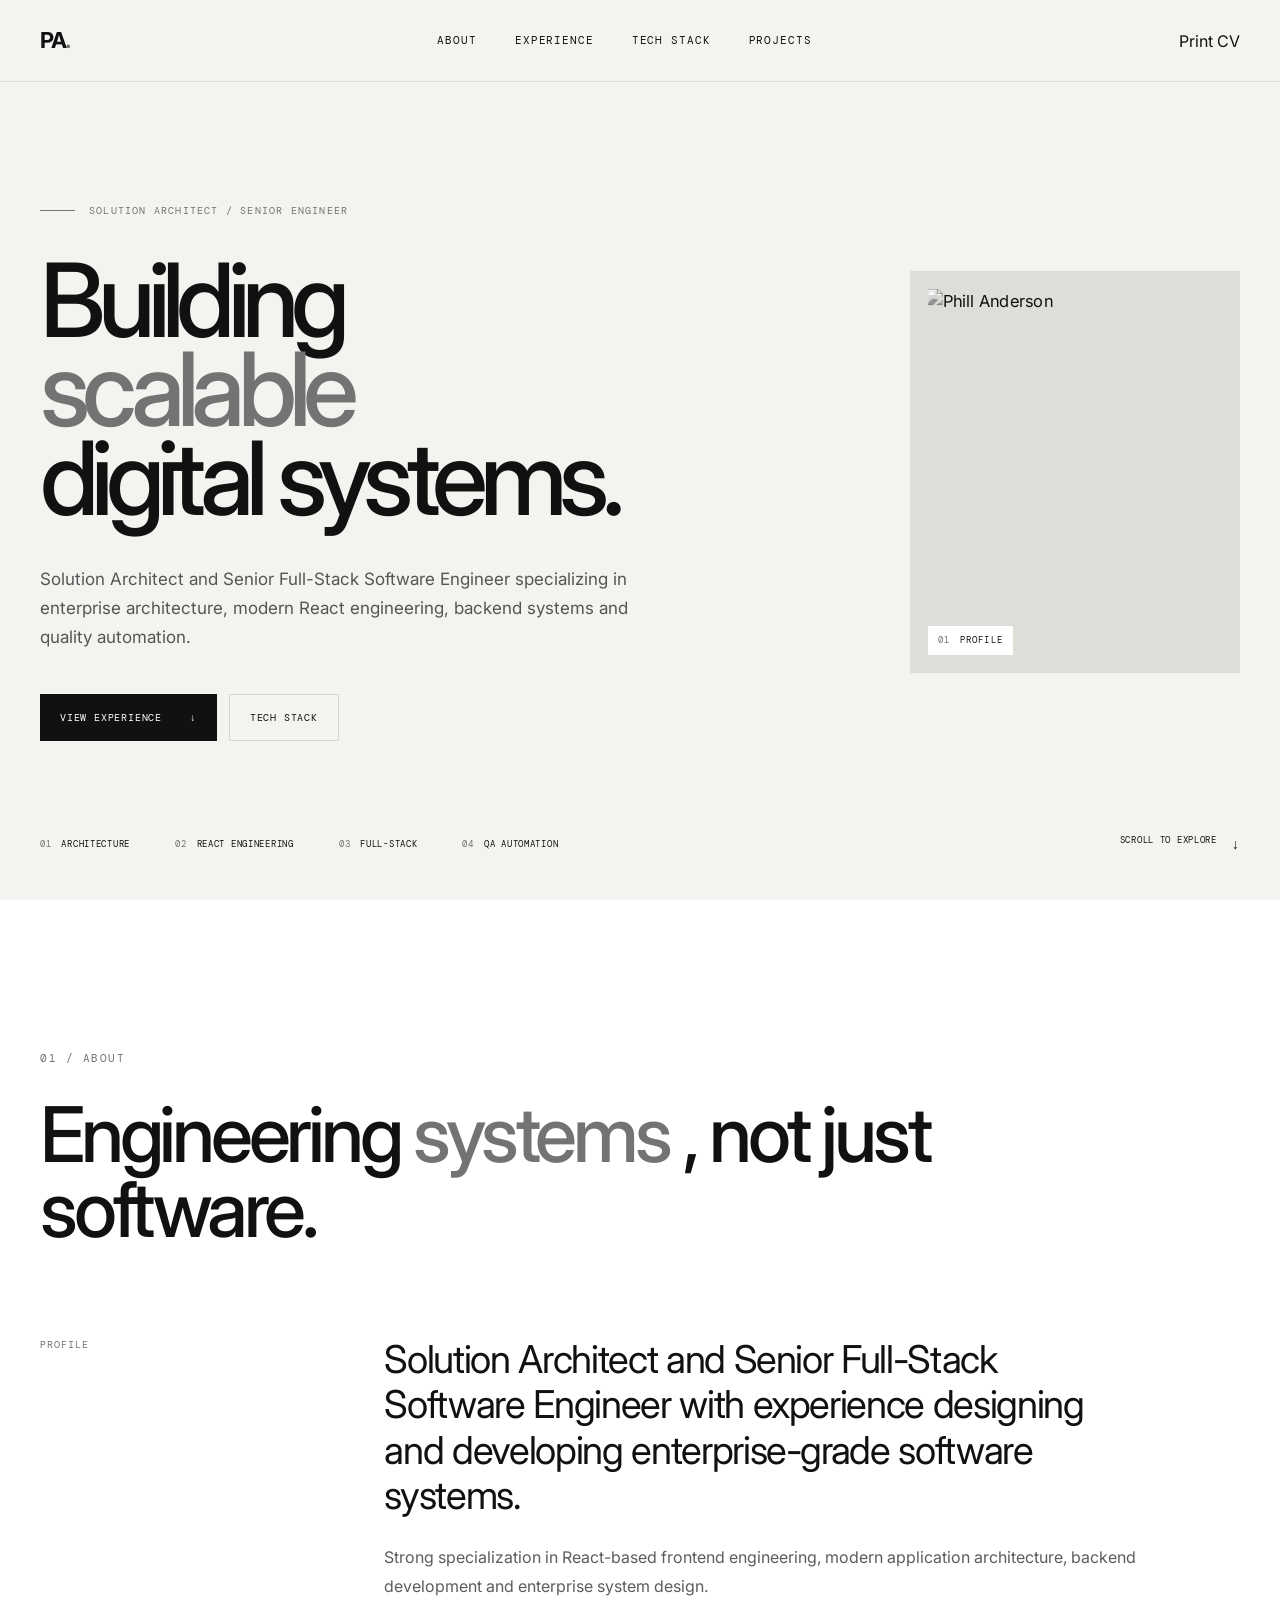
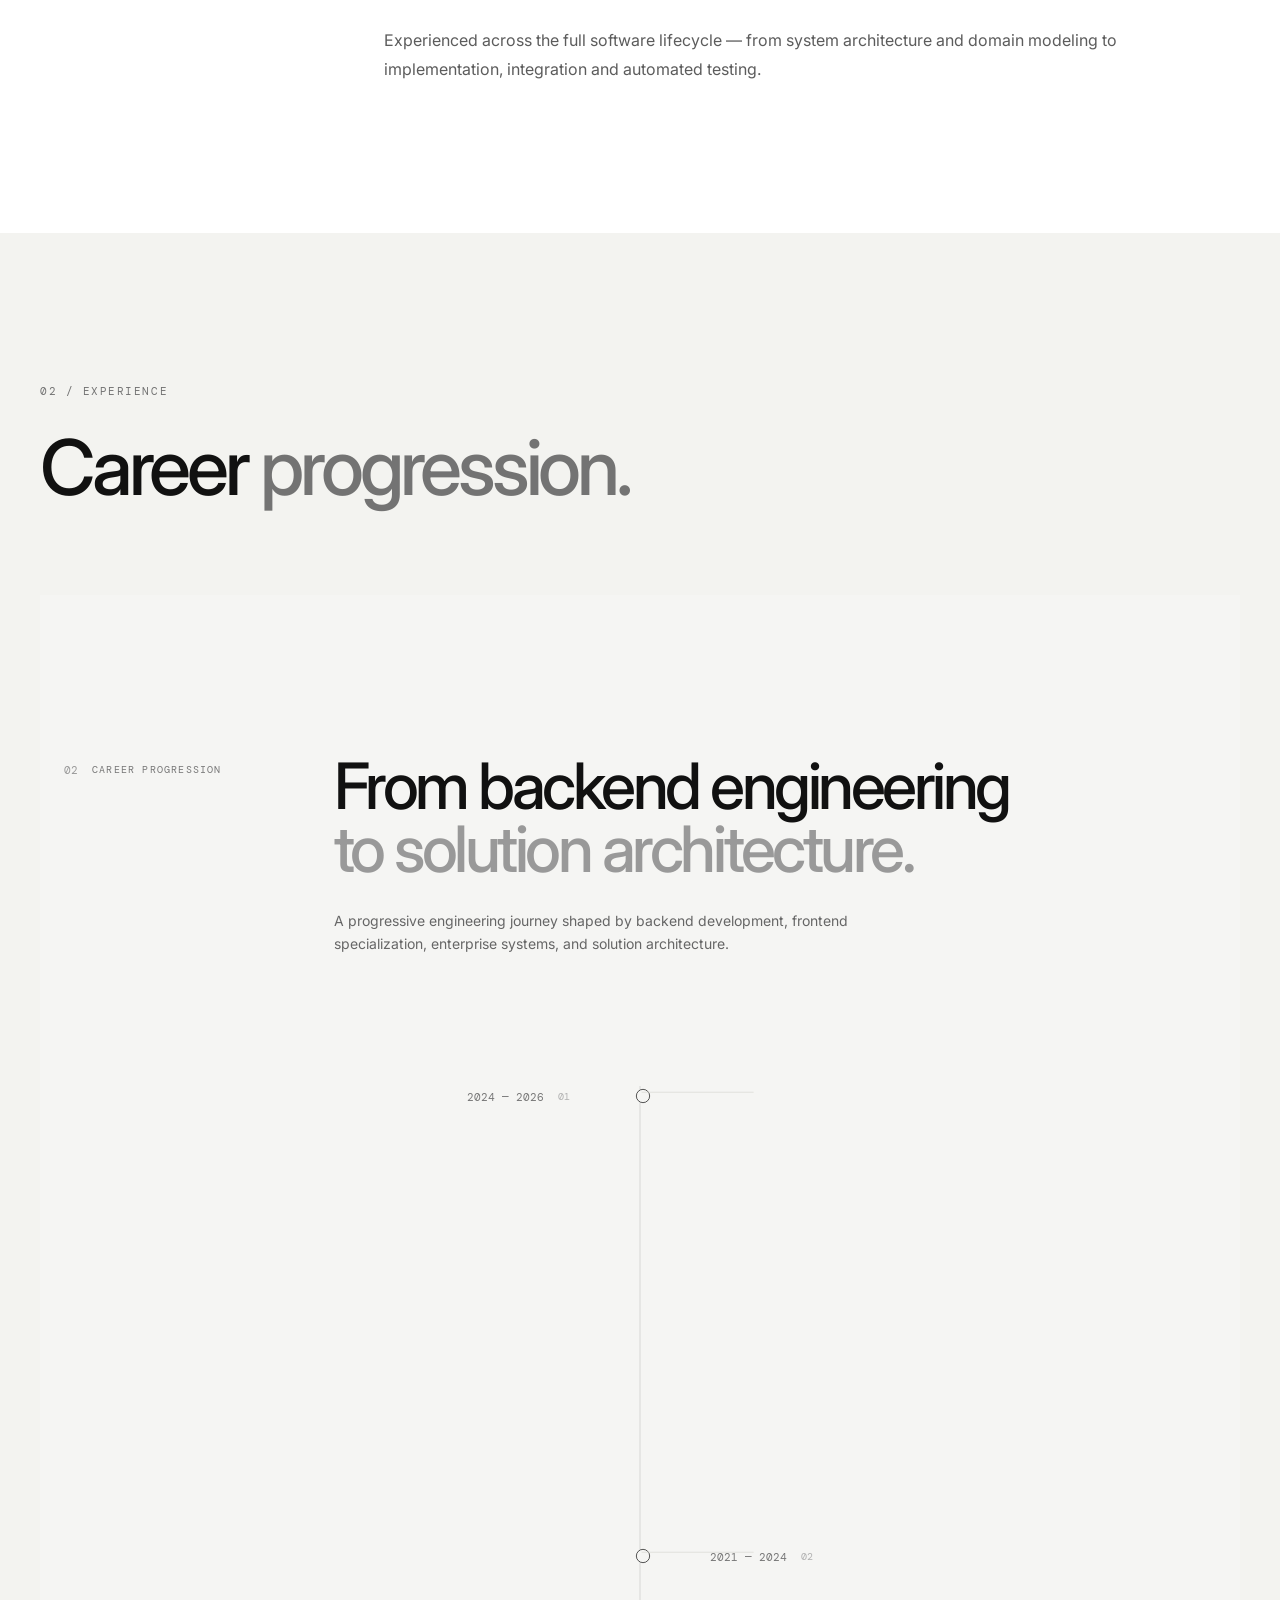
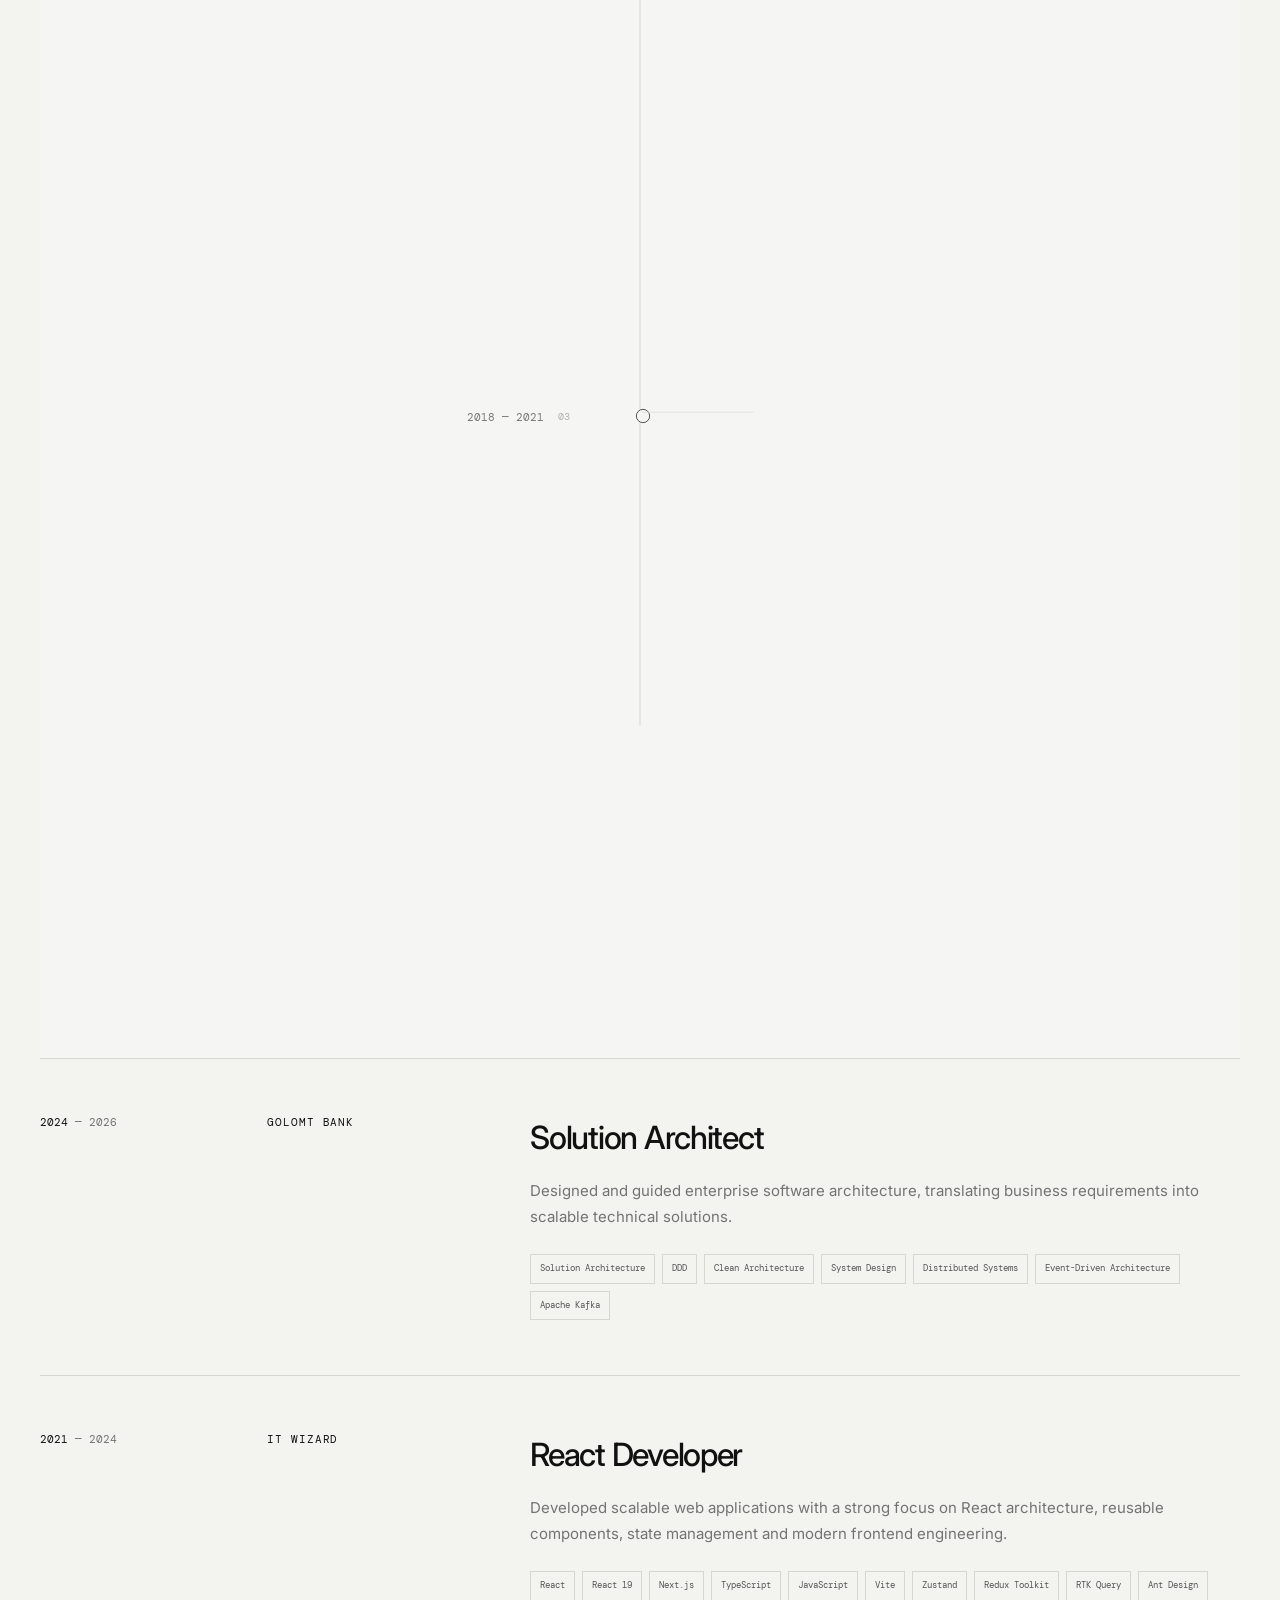
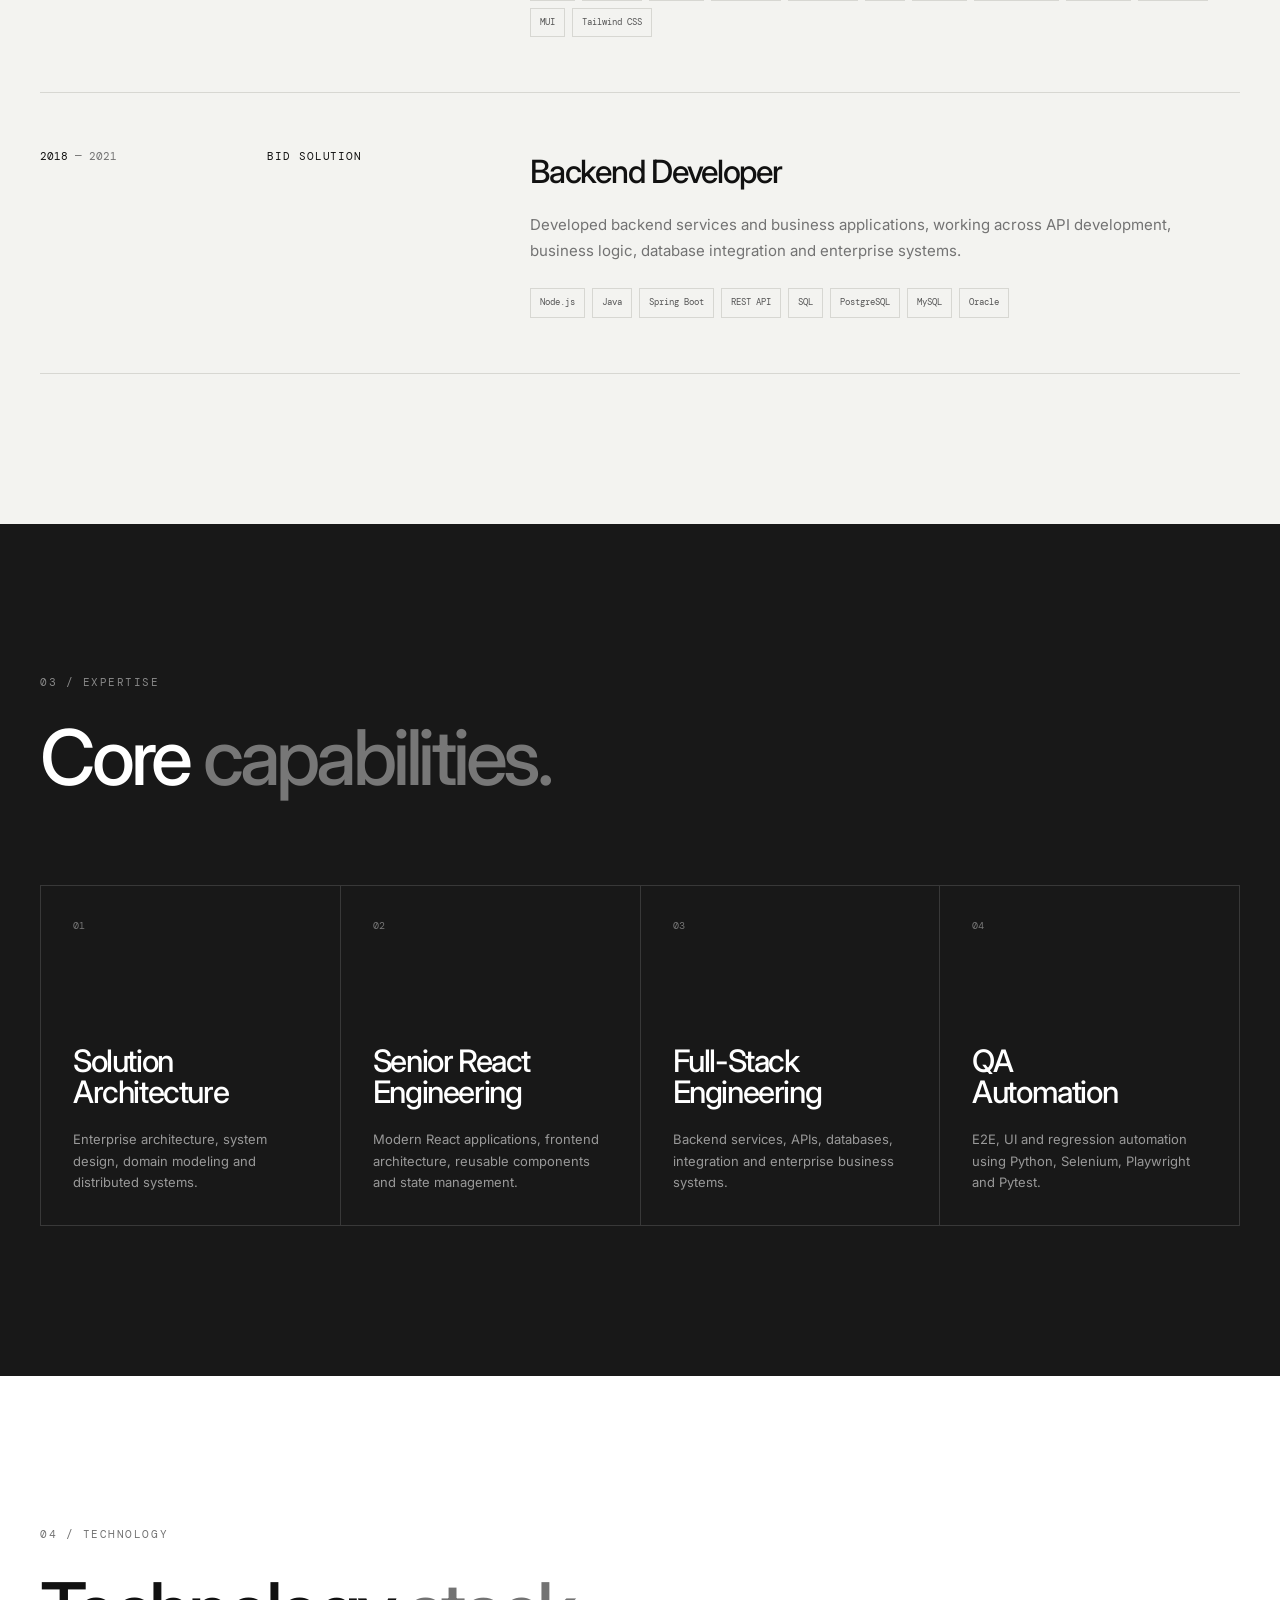
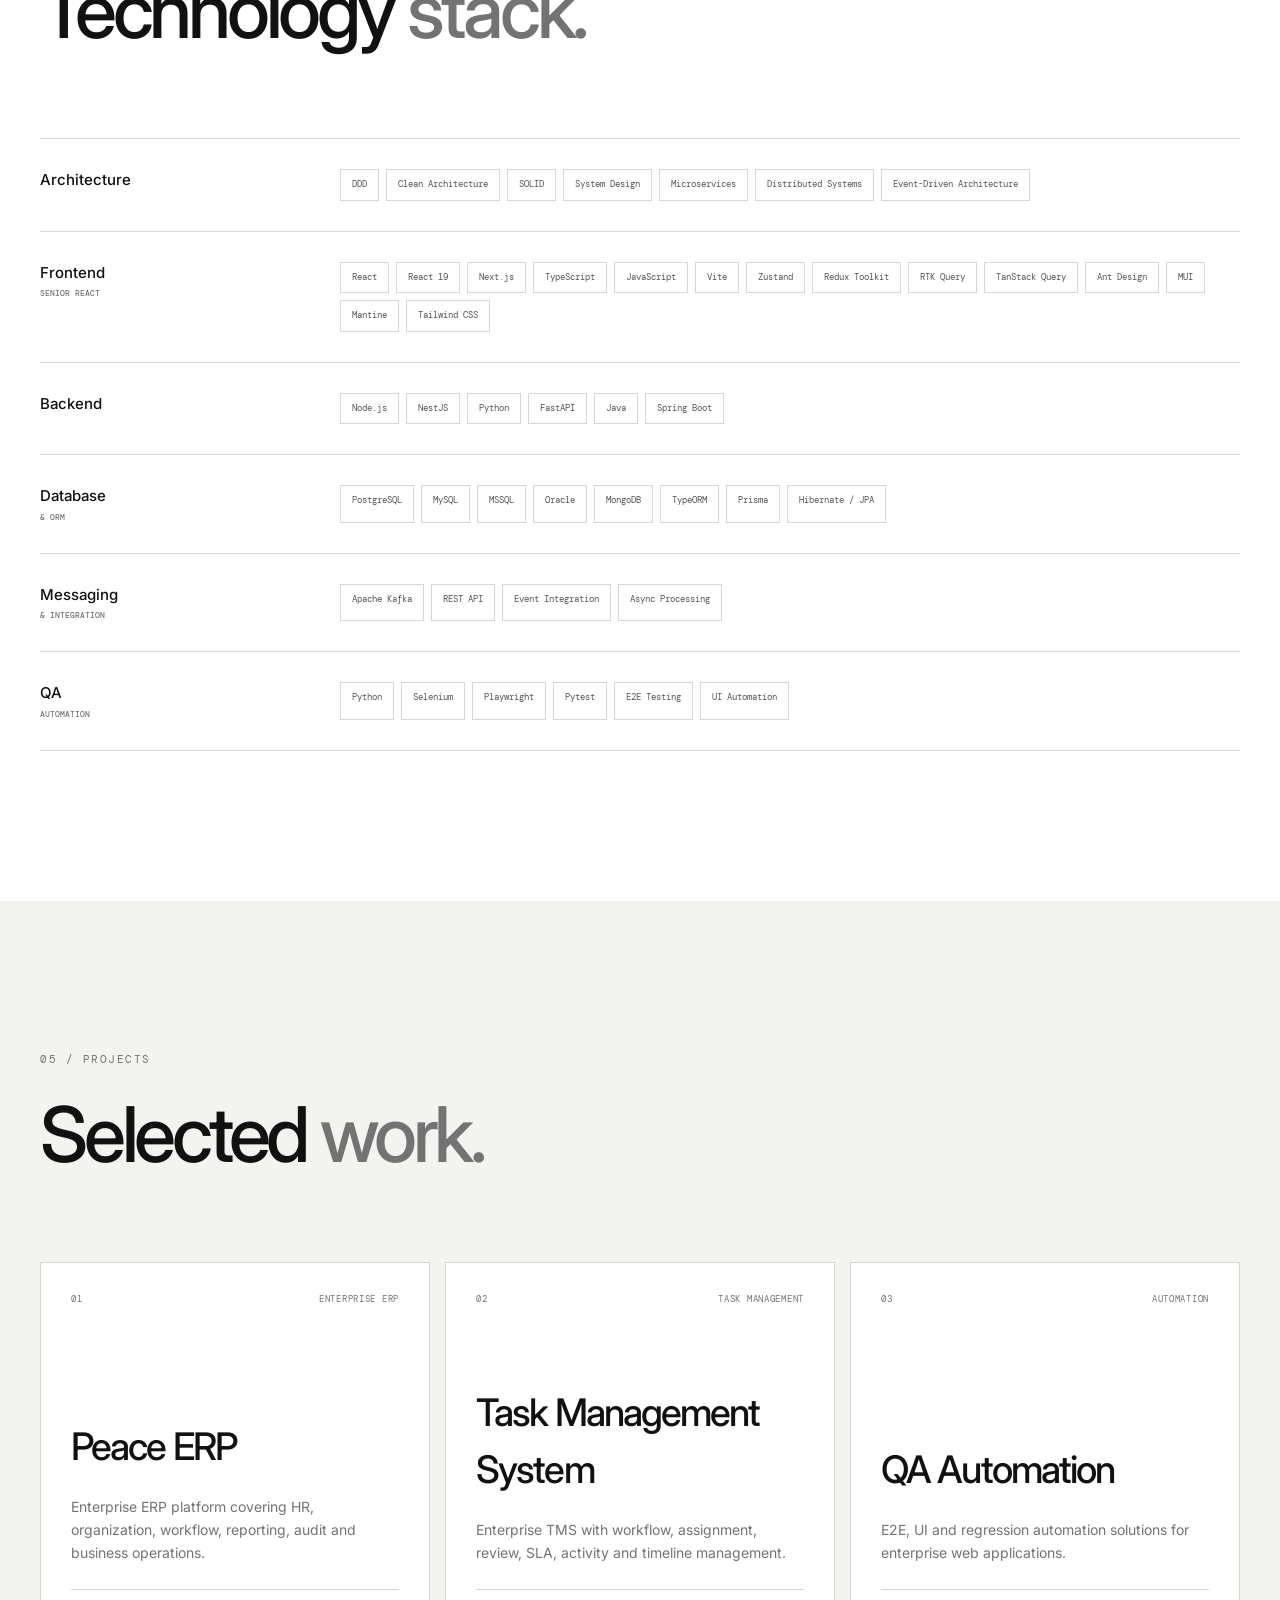
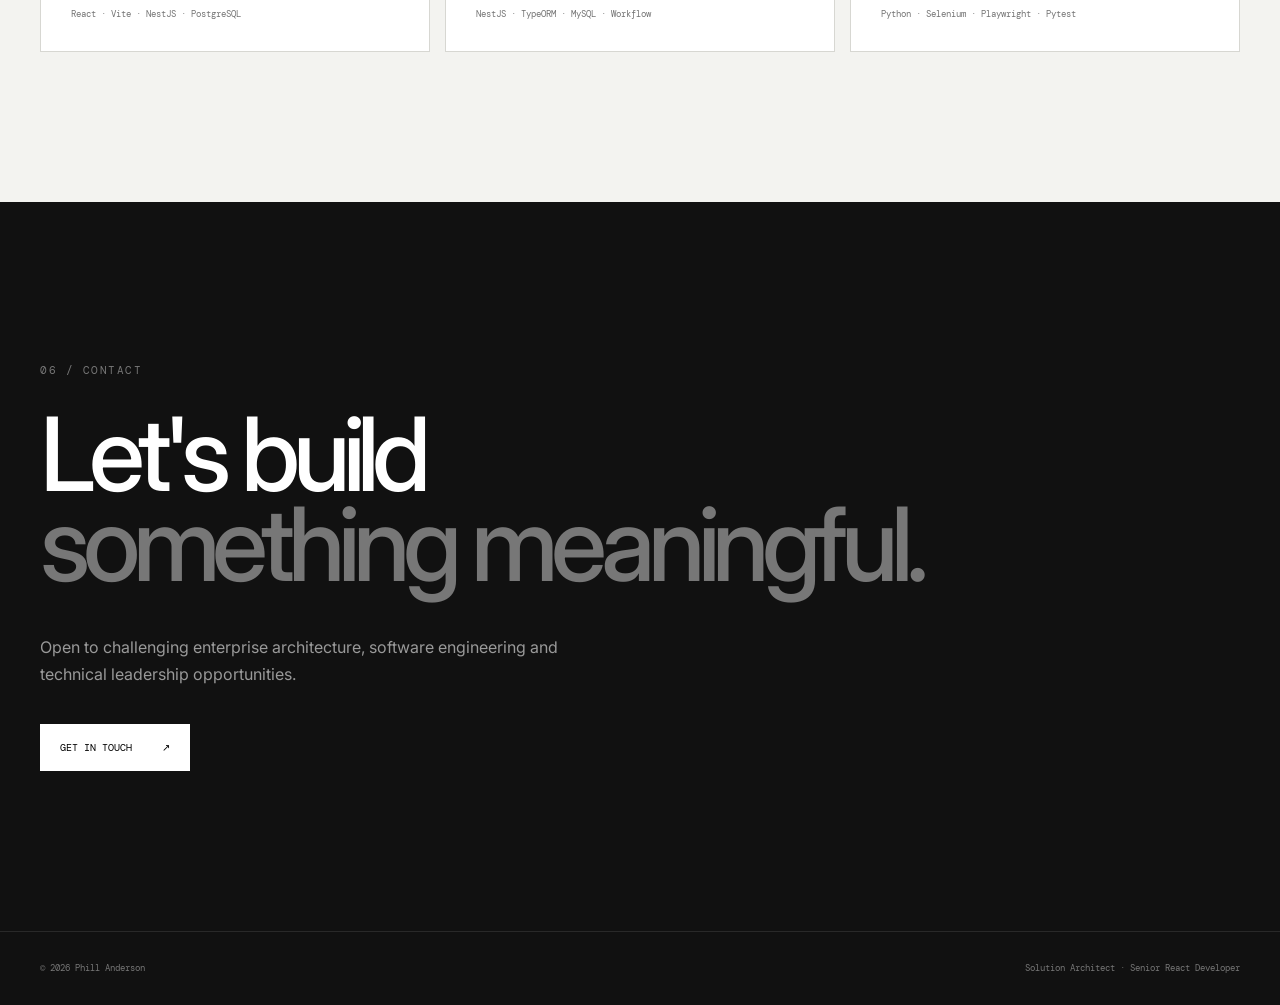
==== index.html @ 67cff824 "s" ====
<!doctype html>
<html lang="en">
  <head>
    <meta charset="UTF-8" />

    <meta name="viewport" content="width=device-width, initial-scale=1.0" />

    <title>Phill Anderson — Solution Architect</title>

    <meta
      name="description"
      content="Phill Anderson — Solution Architect, Senior React Developer, Senior Full-Stack Software Engineer and QA Automation Engineer."
    />

    <meta name="author" content="Phill Anderson" />

    <!-- =====================================================
       GOOGLE FONTS
  ====================================================== -->

    <link rel="preconnect" href="https://fonts.googleapis.com" />

    <link rel="preconnect" href="https://fonts.gstatic.com" crossorigin />

    <link
      href="https://fonts.googleapis.com/css2?family=DM+Mono:wght@300;400;500&family=Inter:wght@300;400;500;600;700;800&display=swap"
      rel="stylesheet"
    />

    <!-- =====================================================
       CSS
  ====================================================== -->

    <link rel="stylesheet" href="style.css" />
  </head>

  <body>
    <!-- =====================================================
       HEADER
  ====================================================== -->

    <header class="site-header">
      <div class="container header-inner">
        <a href="#hero" class="logo"> PA<span>.</span> </a>

        <nav class="main-nav">
          <a href="#about"> About </a>

          <a href="#experience"> Experience </a>

          <a href="#stack"> Tech Stack </a>

          <a href="#projects"> Projects </a>
        </nav>

        <!-- <button type="button" class="download-btn" id="downloadPdf">
          <span> Download CV </span>

          <span class="download-icon"> ↓ </span>
        </button> -->
        <a href="cv.html" class="header-action" data-download-cv> Print CV </a>
      </div>
    </header>

    <!-- =====================================================
       MAIN
  ====================================================== -->

    <main>
      <!-- ===================================================
         HERO
    ==================================================== -->

      <section class="hero" id="hero">
        <div class="hero-grid">
          <!-- HERO CONTENT -->

          <div class="hero-content">
            <div class="eyebrow hero-eyebrow">
              <span class="eyebrow-line"></span>

              SOLUTION ARCHITECT / SENIOR ENGINEER
            </div>

            <h1 class="hero-title">
              Building

              <span> scalable </span>

              digital systems.
            </h1>

            <p class="hero-description">
              Solution Architect and Senior Full-Stack Software Engineer
              specializing in enterprise architecture, modern React engineering,
              backend systems and quality automation.
            </p>

            <div class="hero-actions">
              <a href="#experience" class="primary-btn">
                <span> View Experience </span>

                <span> ↓ </span>
              </a>

              <a href="#stack" class="secondary-btn"> Tech Stack </a>
            </div>
          </div>

          <!-- PROFILE -->

          <div class="hero-profile">
            <div class="profile-frame">
              <div class="profile-image-wrap">
                <!--
                Example profile image.

                Later replace this with:
                assets/profile.jpg
              -->

                <img
                  src="https://images.unsplash.com/photo-1560250097-0b93528c311a?auto=format&fit=crop&w=900&q=85"
                  alt="Phill Anderson"
                  class="profile-image"
                />
              </div>

              <div class="profile-number">
                <span> 01 </span>

                PROFILE
              </div>
            </div>
          </div>
        </div>

        <!-- HERO BOTTOM -->

        <div class="hero-bottom">
          <div class="hero-meta">
            <div>
              <span> 01 </span>

              Architecture
            </div>

            <div>
              <span> 02 </span>

              React Engineering
            </div>

            <div>
              <span> 03 </span>

              Full-Stack
            </div>

            <div>
              <span> 04 </span>

              QA Automation
            </div>
          </div>

          <div class="scroll-indicator">
            SCROLL TO EXPLORE

            <span> ↓ </span>
          </div>
        </div>
      </section>

      <!-- ===================================================
         ABOUT
    ==================================================== -->

      <section class="section about-section" id="about">
        <div class="container">
          <div class="section-heading">
            <div class="section-index">01 / ABOUT</div>

            <h2>
              Engineering

              <span> systems </span>, not just software.
            </h2>
          </div>

          <div class="about-grid">
            <div class="about-label">PROFILE</div>

            <div class="about-content">
              <p class="large-text">
                Solution Architect and Senior Full-Stack Software Engineer with
                experience designing and developing enterprise-grade software
                systems.
              </p>

              <p>
                Strong specialization in React-based frontend engineering,
                modern application architecture, backend development and
                enterprise system design.
              </p>

              <p>
                Experienced across the full software lifecycle — from system
                architecture and domain modeling to implementation, integration
                and automated testing.
              </p>
            </div>
          </div>
        </div>
      </section>

      <!-- ===================================================
         EXPERIENCE
    ==================================================== -->

      <section class="section experience-section" id="experience">
        <div class="container">
          <div class="section-heading">
            <div class="section-index">02 / EXPERIENCE</div>

            <h2>
              Career

              <span> progression. </span>
            </h2>
          </div>

          <!-- CAREER TIMELINE -->

          <!-- =========================================================
     CAREER PROGRESSION
========================================================== -->

          <section id="experience" class="career-section">
            <div class="career-container">
              <!-- SECTION INTRO -->

              <div class="career-intro">
                <div class="career-intro-meta">
                  <span class="career-section-number"> 02 </span>

                  <span class="career-intro-label"> CAREER PROGRESSION </span>
                </div>

                <div class="career-intro-content">
                  <h2 class="career-title">
                    From backend engineering
                    <span>to solution architecture.</span>
                  </h2>

                  <p class="career-description">
                    A progressive engineering journey shaped by backend
                    development, frontend specialization, enterprise systems,
                    and solution architecture.
                  </p>
                </div>
              </div>

              <!-- TIMELINE -->

              <div class="career-timeline">
                <!-- CENTRAL LINE -->

                <div class="career-line">
                  <div class="career-line-progress"></div>
                </div>

                <!-- =====================================================
           2024 — 2026
      ====================================================== -->

                <article class="career-item career-item-right" data-career-item>
                  <div class="career-point">
                    <span class="career-point-dot"></span>
                  </div>

                  <div class="career-side career-side-left">
                    <span class="career-period"> 2024 — 2026 </span>

                    <span class="career-index"> 01 </span>
                  </div>

                  <div class="career-card-wrap">
                    <div class="career-card">
                      <div class="career-card-header">
                        <div>
                          <span class="career-company"> GOLOMT BANK </span>

                          <h3 class="career-role">Solution Architect</h3>
                        </div>

                        <span class="career-card-arrow"> ↗ </span>
                      </div>

                      <div class="career-divider"></div>

                      <p class="career-text">
                        Designing enterprise application architecture and
                        technical solutions across frontend, backend,
                        integration, and distributed system components. Working
                        with domain modeling, modular architecture, event-driven
                        integration, and enterprise system design.
                      </p>

                      <div class="career-tech">
                        <span>Architecture</span>
                        <span>System Design</span>
                        <span>DDD</span>
                        <span>Event-Driven</span>
                      </div>
                    </div>
                  </div>
                </article>

                <!-- =====================================================
           2021 — 2024
      ====================================================== -->

                <article class="career-item career-item-left" data-career-item>
                  <div class="career-point">
                    <span class="career-point-dot"></span>
                  </div>

                  <div class="career-side career-side-right">
                    <span class="career-period"> 2021 — 2024 </span>

                    <span class="career-index"> 02 </span>
                  </div>

                  <div class="career-card-wrap">
                    <div class="career-card">
                      <div class="career-card-header">
                        <div>
                          <span class="career-company"> IT WIZARD </span>

                          <h3 class="career-role">React Developer</h3>
                        </div>

                        <span class="career-card-arrow"> ↗ </span>
                      </div>

                      <div class="career-divider"></div>

                      <p class="career-text">
                        Developed modern React-based enterprise applications
                        using component-driven architecture, state management,
                        API integration, reusable UI systems, and scalable
                        frontend engineering practices.
                      </p>

                      <div class="career-tech">
                        <span>React</span>
                        <span>TypeScript</span>
                        <span>Vite</span>
                        <span>State Management</span>
                      </div>
                    </div>
                  </div>
                </article>

                <!-- =====================================================
           2018 — 2021
      ====================================================== -->

                <article class="career-item career-item-right" data-career-item>
                  <div class="career-point">
                    <span class="career-point-dot"></span>
                  </div>

                  <div class="career-side career-side-left">
                    <span class="career-period"> 2018 — 2021 </span>

                    <span class="career-index"> 03 </span>
                  </div>

                  <div class="career-card-wrap">
                    <div class="career-card">
                      <div class="career-card-header">
                        <div>
                          <span class="career-company"> BID SOLUTION </span>

                          <h3 class="career-role">Backend Developer</h3>
                        </div>

                        <span class="career-card-arrow"> ↗ </span>
                      </div>

                      <div class="career-divider"></div>

                      <p class="career-text">
                        Developed backend systems, REST APIs, database
                        solutions, and business logic using Java and Node.js
                        technologies with a focus on reliable enterprise
                        application development.
                      </p>

                      <div class="career-tech">
                        <span>Java</span>
                        <span>Node.js</span>
                        <span>REST API</span>
                        <span>SQL</span>
                      </div>
                    </div>
                  </div>
                </article>
              </div>

              <!-- CAREER END -->

              <div class="career-end">
                <span class="career-end-line"></span>

                <span class="career-end-label"> CONTINUING TO BUILD </span>
              </div>
            </div>
          </section>

          <!-- EXPERIENCE LIST -->

          <div class="experience-list">
            <!-- GOLOMT BANK -->

            <article class="experience-item">
              <div class="experience-date">
                <span> 2024 </span>

                — 2026
              </div>

              <div class="experience-company">GOLOMT BANK</div>

              <div class="experience-info">
                <h3>Solution Architect</h3>

                <p>
                  Designed and guided enterprise software architecture,
                  translating business requirements into scalable technical
                  solutions.
                </p>

                <div class="focus">
                  <span> Solution Architecture </span>

                  <span> DDD </span>

                  <span> Clean Architecture </span>

                  <span> System Design </span>

                  <span> Distributed Systems </span>

                  <span> Event-Driven Architecture </span>

                  <span> Apache Kafka </span>
                </div>
              </div>
            </article>

            <!-- IT WIZARD -->

            <article class="experience-item">
              <div class="experience-date">
                <span> 2021 </span>

                — 2024
              </div>

              <div class="experience-company">IT WIZARD</div>

              <div class="experience-info">
                <h3>React Developer</h3>

                <p>
                  Developed scalable web applications with a strong focus on
                  React architecture, reusable components, state management and
                  modern frontend engineering.
                </p>

                <div class="focus">
                  <span> React </span>

                  <span> React 19 </span>

                  <span> Next.js </span>

                  <span> TypeScript </span>

                  <span> JavaScript </span>

                  <span> Vite </span>

                  <span> Zustand </span>

                  <span> Redux Toolkit </span>

                  <span> RTK Query </span>

                  <span> Ant Design </span>

                  <span> MUI </span>

                  <span> Tailwind CSS </span>
                </div>
              </div>
            </article>

            <!-- BID SOLUTION -->

            <article class="experience-item">
              <div class="experience-date">
                <span> 2018 </span>

                — 2021
              </div>

              <div class="experience-company">BID SOLUTION</div>

              <div class="experience-info">
                <h3>Backend Developer</h3>

                <p>
                  Developed backend services and business applications, working
                  across API development, business logic, database integration
                  and enterprise systems.
                </p>

                <div class="focus">
                  <span> Node.js </span>

                  <span> Java </span>

                  <span> Spring Boot </span>

                  <span> REST API </span>

                  <span> SQL </span>

                  <span> PostgreSQL </span>

                  <span> MySQL </span>

                  <span> Oracle </span>
                </div>
              </div>
            </article>
          </div>
        </div>
      </section>

      <!-- ===================================================
         EXPERTISE
    ==================================================== -->

      <section class="section expertise-section">
        <div class="container">
          <div class="section-heading">
            <div class="section-index">03 / EXPERTISE</div>

            <h2>
              Core

              <span> capabilities. </span>
            </h2>
          </div>

          <div class="expertise-grid">
            <!-- CARD 01 -->

            <article class="expertise-card">
              <span class="card-number"> 01 </span>

              <h3>
                Solution
                <br />
                Architecture
              </h3>

              <p>
                Enterprise architecture, system design, domain modeling and
                distributed systems.
              </p>
            </article>

            <!-- CARD 02 -->

            <article class="expertise-card">
              <span class="card-number"> 02 </span>

              <h3>
                Senior React
                <br />
                Engineering
              </h3>

              <p>
                Modern React applications, frontend architecture, reusable
                components and state management.
              </p>
            </article>

            <!-- CARD 03 -->

            <article class="expertise-card">
              <span class="card-number"> 03 </span>

              <h3>
                Full-Stack
                <br />
                Engineering
              </h3>

              <p>
                Backend services, APIs, databases, integration and enterprise
                business systems.
              </p>
            </article>

            <!-- CARD 04 -->

            <article class="expertise-card">
              <span class="card-number"> 04 </span>

              <h3>
                QA
                <br />
                Automation
              </h3>

              <p>
                E2E, UI and regression automation using Python, Selenium,
                Playwright and Pytest.
              </p>
            </article>
          </div>
        </div>
      </section>

      <!-- ===================================================
         TECH STACK
    ==================================================== -->

      <section class="section stack-section" id="stack">
        <div class="container">
          <div class="section-heading">
            <div class="section-index">04 / TECHNOLOGY</div>

            <h2>
              Technology

              <span> stack. </span>
            </h2>
          </div>

          <div class="stack-list">
            <!-- ARCHITECTURE -->

            <div class="stack-row">
              <div class="stack-category">Architecture</div>

              <div class="stack-items">
                <span> DDD </span>

                <span> Clean Architecture </span>

                <span> SOLID </span>

                <span> System Design </span>

                <span> Microservices </span>

                <span> Distributed Systems </span>

                <span> Event-Driven Architecture </span>
              </div>
            </div>

            <!-- FRONTEND -->

            <div class="stack-row">
              <div class="stack-category">
                Frontend

                <small> Senior React </small>
              </div>

              <div class="stack-items">
                <span> React </span>

                <span> React 19 </span>

                <span> Next.js </span>

                <span> TypeScript </span>

                <span> JavaScript </span>

                <span> Vite </span>

                <span> Zustand </span>

                <span> Redux Toolkit </span>

                <span> RTK Query </span>

                <span> TanStack Query </span>

                <span> Ant Design </span>

                <span> MUI </span>

                <span> Mantine </span>

                <span> Tailwind CSS </span>
              </div>
            </div>

            <!-- BACKEND -->

            <div class="stack-row">
              <div class="stack-category">Backend</div>

              <div class="stack-items">
                <span> Node.js </span>

                <span> NestJS </span>

                <span> Python </span>

                <span> FastAPI </span>

                <span> Java </span>

                <span> Spring Boot </span>
              </div>
            </div>

            <!-- DATABASE -->

            <div class="stack-row">
              <div class="stack-category">
                Database

                <small> & ORM </small>
              </div>

              <div class="stack-items">
                <span> PostgreSQL </span>

                <span> MySQL </span>

                <span> MSSQL </span>

                <span> Oracle </span>

                <span> MongoDB </span>

                <span> TypeORM </span>

                <span> Prisma </span>

                <span> Hibernate / JPA </span>
              </div>
            </div>

            <!-- MESSAGING -->

            <div class="stack-row">
              <div class="stack-category">
                Messaging

                <small> & Integration </small>
              </div>

              <div class="stack-items">
                <span> Apache Kafka </span>

                <span> REST API </span>

                <span> Event Integration </span>

                <span> Async Processing </span>
              </div>
            </div>

            <!-- QA -->

            <div class="stack-row">
              <div class="stack-category">
                QA

                <small> Automation </small>
              </div>

              <div class="stack-items">
                <span> Python </span>

                <span> Selenium </span>

                <span> Playwright </span>

                <span> Pytest </span>

                <span> E2E Testing </span>

                <span> UI Automation </span>
              </div>
            </div>
          </div>
        </div>
      </section>

      <!-- ===================================================
         PROJECTS
    ==================================================== -->

      <section class="section projects-section" id="projects">
        <div class="container">
          <div class="section-heading">
            <div class="section-index">05 / PROJECTS</div>

            <h2>
              Selected

              <span> work. </span>
            </h2>
          </div>

          <div class="projects-grid">
            <!-- PEACE ERP -->

            <article class="project-card">
              <div class="project-top">
                <span> 01 </span>

                ENTERPRISE ERP
              </div>

              <h3>Peace ERP</h3>

              <p>
                Enterprise ERP platform covering HR, organization, workflow,
                reporting, audit and business operations.
              </p>

              <div class="project-stack">
                React · Vite · NestJS · PostgreSQL
              </div>
            </article>

            <!-- TMS -->

            <article class="project-card">
              <div class="project-top">
                <span> 02 </span>

                TASK MANAGEMENT
              </div>

              <h3>Task Management System</h3>

              <p>
                Enterprise TMS with workflow, assignment, review, SLA, activity
                and timeline management.
              </p>

              <div class="project-stack">
                NestJS · TypeORM · MySQL · Workflow
              </div>
            </article>

            <!-- QA -->

            <article class="project-card">
              <div class="project-top">
                <span> 03 </span>

                AUTOMATION
              </div>

              <h3>QA Automation</h3>

              <p>
                E2E, UI and regression automation solutions for enterprise web
                applications.
              </p>

              <div class="project-stack">
                Python · Selenium · Playwright · Pytest
              </div>
            </article>
          </div>
        </div>
      </section>

      <!-- ===================================================
         CONTACT
    ==================================================== -->

      <section class="contact-section">
        <div class="container">
          <div class="contact-inner">
            <div class="section-index">06 / CONTACT</div>

            <h2>
              Let's build

              <span> something meaningful. </span>
            </h2>

            <p>
              Open to challenging enterprise architecture, software engineering
              and technical leadership opportunities.
            </p>

            <a href="mailto:your@email.com" class="contact-btn">
              Get in touch

              <span> ↗ </span>
            </a>
          </div>
        </div>
      </section>
    </main>

    <!-- =====================================================
       FOOTER
  ====================================================== -->

    <footer class="site-footer">
      <div class="container footer-inner">
        <div>© 2026 Phill Anderson</div>

        <div>Solution Architect · Senior React Developer</div>
      </div>
    </footer>

    <!-- =====================================================
       GSAP
  ====================================================== -->

    <script src="https://cdnjs.cloudflare.com/ajax/libs/gsap/3.12.5/gsap.min.js"></script>

    <script src="https://cdnjs.cloudflare.com/ajax/libs/gsap/3.12.5/ScrollTrigger.min.js"></script>

    <script src="https://cdnjs.cloudflare.com/ajax/libs/gsap/3.12.5/ScrollToPlugin.min.js"></script>

    <!-- =====================================================
       PDF LIBRARIES
  ====================================================== -->

    <script src="https://cdnjs.cloudflare.com/ajax/libs/html2canvas/1.4.1/html2canvas.min.js"></script>

    <script src="https://cdnjs.cloudflare.com/ajax/libs/jspdf/2.5.1/jspdf.umd.min.js"></script>

    <!-- =====================================================
       APP JS
  ====================================================== -->

    <script src="script.js"></script>
  </body>
</html>
---- style.css ----
/* =========================================================
   RESET
========================================================= */

* {
  margin: 0;
  padding: 0;
  box-sizing: border-box;
}

html {
  scroll-behavior: smooth;
}

body {
  font-family: "Inter", sans-serif;
  background: #f3f3f0;
  color: #111;
  line-height: 1.5;
}

a {
  color: inherit;
  text-decoration: none;
}

button {
  font: inherit;
}


/* =========================================================
   VARIABLES
========================================================= */

:root {
  --black: #111111;
  --dark: #181818;
  --gray: #737373;
  --light-gray: #a0a0a0;
  --line: #d7d7d2;
  --surface: #ffffff;
  --background: #f3f3f0;

  --container: 1320px;

  --font-mono: "DM Mono", monospace;
}


/* =========================================================
   GLOBAL
========================================================= */

.container {
  width: min(
    calc(100% - 80px),
    var(--container)
  );

  margin: 0 auto;
}

.section {
  padding: 150px 0;
}

.section-heading {
  margin-bottom: 90px;
}

.section-index {
  font-family: var(--font-mono);
  font-size: 11px;
  letter-spacing: 0.14em;
  color: var(--gray);
  margin-bottom: 30px;
}

.section-heading h2 {
  max-width: 900px;

  font-size: clamp(
    48px,
    6vw,
    92px
  );

  font-weight: 500;
  letter-spacing: -0.055em;
  line-height: 0.98;
}

.section-heading h2 span {
  color: var(--gray);
}


/* =========================================================
   HEADER
========================================================= */

.site-header {
  position: fixed;
  top: 0;
  left: 0;

  width: 100%;
  height: 82px;

  z-index: 100;

  background: rgba(243, 243, 240, 0.88);
  backdrop-filter: blur(18px);

  border-bottom: 1px solid rgba(17, 17, 17, 0.08);
}

.header-inner {
  height: 100%;

  display: flex;
  align-items: center;
  justify-content: space-between;
}

.logo {
  font-size: 22px;
  font-weight: 700;
  letter-spacing: -0.06em;
}

.logo span {
  color: var(--gray);
}

.main-nav {
  display: flex;
  gap: 38px;

  font-family: var(--font-mono);
  font-size: 11px;
  text-transform: uppercase;
  letter-spacing: 0.08em;
}

.main-nav a {
  transition: opacity 0.25s ease;
}

.main-nav a:hover {
  opacity: 0.45;
}

.download-btn {
  display: flex;
  align-items: center;
  gap: 16px;

  border: 1px solid var(--black);
  background: transparent;

  padding: 12px 17px;

  cursor: pointer;

  font-family: var(--font-mono);
  font-size: 10px;
  text-transform: uppercase;
  letter-spacing: 0.08em;

  transition:
    background 0.3s ease,
    color 0.3s ease;
}

.download-icon {
  font-size: 15px;
}

.download-btn:hover {
  background: var(--black);
  color: white;
}


/* =========================================================
   HERO
========================================================= */

.hero {
  min-height: 100vh;

  padding: 150px 40px 45px;

  display: flex;
  flex-direction: column;
  justify-content: space-between;
}

.hero-grid {
  width: min(100%, var(--container));
  margin: auto;

  display: grid;
  grid-template-columns: 1.4fr 0.6fr;
  gap: 100px;

  align-items: center;

  flex: 1;
}

.eyebrow {
  display: flex;
  align-items: center;
  gap: 14px;

  font-family: var(--font-mono);
  font-size: 10px;
  letter-spacing: 0.12em;

  color: var(--gray);
}

.eyebrow-line {
  width: 35px;
  height: 1px;
  background: var(--gray);
}

.hero-title {
  margin-top: 38px;

  max-width: 900px;

  font-size: clamp(
    62px,
    8vw,
    128px
  );

  font-weight: 500;

  line-height: 0.87;

  letter-spacing: -0.075em;
}

.hero-title span {
  display: block;
  color: var(--gray);
}

.hero-description {
  max-width: 620px;

  margin-top: 42px;

  color: #555;

  font-size: 17px;
  line-height: 1.7;
}

.hero-actions {
  display: flex;
  gap: 12px;

  margin-top: 42px;
}

.primary-btn,
.secondary-btn {
  display: flex;
  align-items: center;
  gap: 28px;

  padding: 15px 20px;

  font-family: var(--font-mono);
  font-size: 10px;
  text-transform: uppercase;
  letter-spacing: 0.08em;
}

.primary-btn {
  background: var(--black);
  color: white;
}

.secondary-btn {
  border: 1px solid var(--line);
}

.primary-btn:hover {
  opacity: 0.8;
}


/* PROFILE */

.hero-profile {
  display: flex;
  justify-content: flex-end;
}

.profile-frame {
  position: relative;

  width: min(100%, 390px);

  aspect-ratio: 0.82;

  background: #deded9;

  overflow: hidden;
}

.profile-image-wrap {
  position: absolute;

  inset: 18px;

  overflow: hidden;
}

.profile-image {
  width: 100%;
  height: 100%;

  object-fit: cover;

  filter: grayscale(100%);

  transform: scale(1.03);
}

.profile-number {
  position: absolute;

  bottom: 18px;
  left: 18px;

  font-family: var(--font-mono);
  font-size: 9px;
  letter-spacing: 0.12em;

  background: white;

  padding: 8px 10px;

  display: flex;
  gap: 10px;
}

.profile-number span {
  color: var(--gray);
}


/* HERO BOTTOM */

.hero-bottom {
  width: min(100%, var(--container));
  margin: 40px auto 0;

  display: flex;
  align-items: center;
  justify-content: space-between;
}

.hero-meta {
  display: flex;
  gap: 45px;

  font-family: var(--font-mono);
  font-size: 9px;
  text-transform: uppercase;
  letter-spacing: 0.08em;
}

.hero-meta div {
  display: flex;
  gap: 10px;
}

.hero-meta span {
  color: var(--gray);
}

.scroll-indicator {
  font-family: var(--font-mono);
  font-size: 9px;
  letter-spacing: 0.08em;

  display: flex;
  gap: 14px;
}

.scroll-indicator span {
  font-size: 14px;
}


/* =========================================================
   ABOUT
========================================================= */

.about-section {
  background: var(--surface);
}

.about-grid {
  display: grid;
  grid-template-columns: 0.35fr 1fr;
  gap: 80px;

  max-width: 1100px;
}

.about-label {
  font-family: var(--font-mono);
  font-size: 10px;
  color: var(--gray);
  letter-spacing: 0.1em;
}

.about-content {
  max-width: 760px;
}

.about-content p {
  color: #5c5c5c;
  font-size: 16px;
  line-height: 1.8;

  margin-top: 25px;
}

.about-content .large-text {
  margin-top: 0;

  color: var(--black);

  font-size: clamp(
    27px,
    3vw,
    42px
  );

  line-height: 1.18;
  letter-spacing: -0.035em;
}


/* =========================================================
   CAREER LINE
========================================================= */

.career-line {
  display: grid;

  grid-template-columns:
    auto
    1fr
    auto
    auto
    1fr
    auto
    auto
    1fr
    auto
    auto;

  align-items: center;

  margin-bottom: 110px;

  font-family: var(--font-mono);
}

.career-year {
  font-size: 11px;
  color: var(--gray);
}

.career-point {
  width: 8px;
  height: 8px;

  border: 1px solid var(--black);

  border-radius: 50%;

  position: relative;
}

.career-point::after {
  content: "";

  position: absolute;

  left: 7px;
  top: 3px;

  width: calc(100vw / 8);
  height: 1px;

  background: var(--line);
}

.career-role {
  font-size: 10px;

  text-transform: uppercase;

  letter-spacing: 0.05em;

  white-space: nowrap;
}


/* =========================================================
   EXPERIENCE
========================================================= */

.experience-list {
  border-top: 1px solid var(--line);
}

.experience-item {
  display: grid;

  grid-template-columns:
    0.25fr
    0.3fr
    1fr;

  gap: 50px;

  padding: 55px 0;

  border-bottom: 1px solid var(--line);
}

.experience-date {
  font-family: var(--font-mono);
  font-size: 11px;
  color: var(--gray);
}

.experience-date span {
  color: var(--black);
}

.experience-company {
  font-family: var(--font-mono);

  font-size: 11px;

  letter-spacing: 0.08em;
}

.experience-info {
  max-width: 700px;
}

.experience-info h3 {
  font-size: 32px;
  font-weight: 500;
  letter-spacing: -0.04em;
}

.experience-info p {
  margin-top: 16px;

  color: var(--gray);

  font-size: 15px;

  line-height: 1.7;
}

.focus {
  display: flex;
  flex-wrap: wrap;

  gap: 7px;

  margin-top: 25px;
}

.focus span {
  padding: 7px 9px;

  border: 1px solid var(--line);

  font-family: var(--font-mono);

  font-size: 9px;

  color: #555;
}


/* =========================================================
   EXPERTISE
========================================================= */

.expertise-section {
  background: var(--dark);
  color: white;
}

.expertise-section .section-index {
  color: #888;
}

.expertise-section .section-heading h2 span {
  color: #777;
}

.expertise-grid {
  display: grid;

  grid-template-columns: repeat(4, 1fr);

  border-top: 1px solid #383838;
  border-left: 1px solid #383838;
}

.expertise-card {
  min-height: 340px;

  padding: 32px;

  border-right: 1px solid #383838;
  border-bottom: 1px solid #383838;

  display: flex;
  flex-direction: column;
}

.card-number {
  font-family: var(--font-mono);

  font-size: 10px;

  color: #777;
}

.expertise-card h3 {
  margin-top: auto;

  font-size: 31px;

  line-height: 1;

  font-weight: 500;

  letter-spacing: -0.045em;
}

.expertise-card p {
  margin-top: 22px;

  color: #999;

  font-size: 13px;

  line-height: 1.65;
}


/* =========================================================
   STACK
========================================================= */

.stack-section {
  background: var(--surface);
}

.stack-list {
  border-top: 1px solid var(--line);
}

.stack-row {
  display: grid;

  grid-template-columns: 250px 1fr;

  gap: 50px;

  padding: 30px 0;

  border-bottom: 1px solid var(--line);
}

.stack-category {
  font-size: 15px;

  font-weight: 500;
}

.stack-category small {
  display: block;

  margin-top: 3px;

  font-family: var(--font-mono);

  font-size: 8px;

  color: var(--gray);

  text-transform: uppercase;
}

.stack-items {
  display: flex;

  flex-wrap: wrap;

  gap: 7px;
}

.stack-items span {
  border: 1px solid var(--line);

  padding: 8px 11px;

  font-family: var(--font-mono);

  font-size: 9px;

  color: #555;
}


/* =========================================================
   PROJECTS
========================================================= */

.projects-section {
  background: var(--background);
}

.projects-grid {
  display: grid;

  grid-template-columns: repeat(3, 1fr);

  gap: 15px;
}

.project-card {
  min-height: 390px;

  background: white;

  border: 1px solid var(--line);

  padding: 30px;

  display: flex;
  flex-direction: column;

  transition:
    transform 0.4s ease,
    background 0.4s ease;
}

.project-card:hover {
  transform: translateY(-8px);
}

.project-top {
  display: flex;
  justify-content: space-between;

  font-family: var(--font-mono);

  font-size: 9px;

  color: var(--gray);

  letter-spacing: 0.08em;
}

.project-card h3 {
  margin-top: auto;

  font-size: 38px;

  font-weight: 500;

  letter-spacing: -0.05em;
}

.project-card p {
  margin-top: 20px;

  color: var(--gray);

  font-size: 14px;

  line-height: 1.65;
}

.project-stack {
  margin-top: 25px;

  padding-top: 18px;

  border-top: 1px solid var(--line);

  font-family: var(--font-mono);

  font-size: 9px;

  color: var(--gray);
}


/* =========================================================
   CONTACT
========================================================= */

.contact-section {
  padding: 160px 0;

  background: var(--black);

  color: white;
}

.contact-inner {
  max-width: 1000px;
}

.contact-section .section-index {
  color: #777;
}

.contact-section h2 {
  font-size: clamp(
    55px,
    8vw,
    120px
  );

  font-weight: 500;

  line-height: 0.88;

  letter-spacing: -0.07em;
}

.contact-section h2 span {
  display: block;
  color: #777;
}

.contact-section p {
  max-width: 550px;

  margin-top: 45px;

  color: #999;

  line-height: 1.7;
}

.contact-btn {
  display: inline-flex;

  align-items: center;

  gap: 30px;

  margin-top: 35px;

  padding: 16px 20px;

  background: white;

  color: black;

  font-family: var(--font-mono);

  font-size: 10px;

  text-transform: uppercase;
}


/* =========================================================
   FOOTER
========================================================= */

.site-footer {
  padding: 30px 0;

  background: var(--black);

  border-top: 1px solid #292929;

  color: #777;

  font-family: var(--font-mono);

  font-size: 9px;
}

.footer-inner {
  display: flex;

  justify-content: space-between;
}


/* =========================================================
   RESPONSIVE
========================================================= */

@media (max-width: 1000px) {

  .container {
    width: min(
      calc(100% - 40px),
      var(--container)
    );
  }

  .main-nav {
    display: none;
  }

  .hero {
    padding-left: 20px;
    padding-right: 20px;
  }

  .hero-grid {
    grid-template-columns: 1fr;
    gap: 70px;
  }

  .hero-profile {
    justify-content: flex-start;
  }

  .profile-frame {
    width: 300px;
  }

  .hero-meta {
    gap: 20px;
    flex-wrap: wrap;
  }

  .expertise-grid {
    grid-template-columns: repeat(2, 1fr);
  }

  .projects-grid {
    grid-template-columns: 1fr;
  }

  .project-card {
    min-height: 300px;
  }

  .career-line {
    display: none;
  }

  .experience-item {
    grid-template-columns: 1fr;
    gap: 15px;
  }

  .stack-row {
    grid-template-columns: 1fr;
    gap: 20px;
  }

}


@media (max-width: 600px) {

  .section {
    padding: 100px 0;
  }

  .section-heading {
    margin-bottom: 60px;
  }

  .hero {
    padding-top: 120px;
  }

  .hero-title {
    font-size: 58px;
  }

  .hero-description {
    font-size: 15px;
  }

  .hero-bottom {
    align-items: flex-start;
    gap: 25px;
    flex-direction: column;
  }

  .hero-meta {
    display: grid;
    grid-template-columns: 1fr 1fr;
  }

  .scroll-indicator {
    display: none;
  }

  .about-grid {
    grid-template-columns: 1fr;
    gap: 25px;
  }

  .expertise-grid {
    grid-template-columns: 1fr;
  }

  .expertise-card {
    min-height: 280px;
  }

  .section-heading h2 {
    font-size: 52px;
  }

  .experience-info h3 {
    font-size: 28px;
  }

  .footer-inner {
    flex-direction: column;
    gap: 10px;
  }

  .download-btn span:first-child {
    display: none;
  }

}


/* =========================================================
   PRINT / PDF
========================================================= */

@media print {

  @page {
    size: A4;
    margin: 14mm;
  }

  html,
  body {
    background: white !important;
  }

  .site-header,
  .hero-actions,
  .scroll-indicator,
  .download-btn,
  .contact-btn {
    display: none !important;
  }

  .hero {
    min-height: auto;

    padding: 20px 0 40px;
  }

  .hero-grid {
    grid-template-columns: 1fr 250px;

    gap: 40px;
  }

  .hero-title {
    font-size: 60px;
  }

  .hero-description {
    font-size: 13px;
  }

  .profile-frame {
    width: 230px;
  }

  .section {
    padding: 45px 0;
  }

  .section-heading {
    margin-bottom: 35px;
  }

  .section-heading h2 {
    font-size: 42px;
  }

  .about-section,
  .expertise-section,
  .stack-section,
  .projects-section,
  .contact-section {
    background: white !important;
    color: black !important;
  }

  .expertise-section {
    page-break-inside: avoid;
  }

  .expertise-section .section-heading h2,
  .expertise-section .section-heading h2 span {
    color: black !important;
  }

  .expertise-grid {
    grid-template-columns: repeat(2, 1fr);
  }

  .expertise-card {
    min-height: 220px;

    color: black;

    border-color: #ccc;
  }

  .expertise-card p {
    color: #555;
  }

  .projects-grid {
    grid-template-columns: 1fr;
  }

  .project-card {
    min-height: 220px;

    page-break-inside: avoid;
  }

  .contact-section {
    padding: 60px 0;
  }

  .contact-section h2 {
    font-size: 55px;
  }

  .contact-section h2 span {
    color: #555 !important;
  }

  .site-footer {
    background: white !important;
    color: #555 !important;
    border-top: 1px solid #ccc;
  }

}





/* =========================================================
   CV PDF TEMPLATE
   ========================================================= */

/* =========================================================
   PROFESSIONAL CV PDF
   A4 / EXECUTIVE / SOLUTION ARCHITECT
   ========================================================= */

.cv-pdf {
  position: fixed;
  top: 0;
  left: 0px;

  width: 794px;
  min-height: 1123px;

  box-sizing: border-box;

  padding: 46px 52px;

  background: #ffffff;
  color: #111111;

  font-family: "Inter", Arial, Helvetica, sans-serif;

  opacity: 1;
  overflow: visible;

  z-index: -1000;
}

.cv-pdf *,
.cv-pdf *::before,
.cv-pdf *::after {
  box-sizing: border-box;
}

.cv-pdf-inner {
  width: 100%;
}


/* =========================================================
   HEADER
   ========================================================= */

.cv-pdf-header {
  display: flex;
  align-items: flex-start;

  width: 100%;

  padding-bottom: 26px;

  border-bottom: 2px solid #111111;
}

.cv-pdf-header-main {
  flex: 1 1 auto;
  min-width: 0;

  padding-right: 34px;
}


/* eyebrow */

.cv-pdf-eyebrow {
  margin: 0 0 13px;

  color: #777777;

  font-family: "DM Mono", monospace;

  font-size: 7px;
  font-weight: 500;
  line-height: 1.4;

  letter-spacing: 0.15em;

  text-transform: uppercase;
}


/* name */

.cv-pdf-name {
  margin: 0;

  color: #0f0f0f;

  font-size: 38px;
  font-weight: 700;

  line-height: 0.98;

  letter-spacing: -0.055em;
}


/* primary role */

.cv-pdf-primary-role {
  margin: 12px 0 0;

  color: #202020;

  font-size: 11px;
  font-weight: 600;

  line-height: 1.4;

  letter-spacing: -0.01em;
}


/* secondary role */

.cv-pdf-secondary-role {
  margin: 3px 0 0;

  color: #777777;

  font-size: 8px;
  font-weight: 400;

  line-height: 1.5;
}


/* contact */

.cv-pdf-contact {
  display: flex;
  align-items: center;
  flex-wrap: wrap;

  gap: 5px 18px;

  margin-top: 18px;

  color: #666666;

  font-family: "DM Mono", monospace;

  font-size: 6.5px;
  font-weight: 400;

  line-height: 1.5;

  letter-spacing: 0.015em;
}


/* profile image */

.cv-pdf-profile {
  flex: 0 0 108px;

  width: 108px;
  height: 130px;

  overflow: hidden;

  background: #eeeeee;
}

.cv-pdf-profile img {
  display: block;

  width: 100%;
  height: 100%;

  object-fit: cover;

  filter: grayscale(100%);
}


/* =========================================================
   GENERAL SECTION
   ========================================================= */

.cv-pdf-section {
  width: 100%;

  padding-top: 23px;

  page-break-inside: avoid;
  break-inside: avoid;
}


/* section heading */

.cv-pdf-section-title {
  display: flex;
  align-items: center;

  width: 100%;

  margin: 0 0 12px;

  color: #111111;

  font-family: "DM Mono", monospace;

  font-size: 7px;
  font-weight: 600;

  line-height: 1.4;

  letter-spacing: 0.13em;

  text-transform: uppercase;
}

.cv-pdf-section-title::after {
  content: "";

  flex: 1;

  height: 1px;

  margin-left: 12px;

  background: #d8d8d8;
}


/* =========================================================
   PROFESSIONAL SUMMARY
   ========================================================= */

.cv-pdf-summary {
  max-width: 100%;

  margin: 0;

  color: #333333;

  font-size: 8.2px;
  font-weight: 400;

  line-height: 1.72;

  letter-spacing: -0.002em;

  overflow-wrap: break-word;
}


/* =========================================================
   EXPERIENCE
   ========================================================= */

.cv-pdf-experience {
  display: flex;
  align-items: flex-start;

  width: 100%;

  padding: 11px 0;

  border-top: 1px solid #e5e5e5;

  page-break-inside: avoid;
  break-inside: avoid;
}

.cv-pdf-experience:first-of-type {
  padding-top: 2px;

  border-top: 0;
}


/* year */

.cv-pdf-experience-period {
  flex: 0 0 88px;

  width: 88px;

  padding-right: 18px;

  color: #888888;

  font-family: "DM Mono", monospace;

  font-size: 6.5px;
  font-weight: 400;

  line-height: 1.6;
}


/* content */

.cv-pdf-experience > div:last-child {
  flex: 1 1 auto;

  min-width: 0;
}


/* company */

.cv-pdf-experience-company {
  margin: 0;

  color: #111111;

  font-size: 10px;
  font-weight: 700;

  line-height: 1.25;

  letter-spacing: -0.015em;
}


/* position */

.cv-pdf-experience-role {
  margin: 3px 0 0;

  color: #555555;

  font-size: 7.3px;
  font-weight: 500;

  line-height: 1.45;
}


/* description */

.cv-pdf-experience-description {
  width: 100%;
  max-width: 100%;

  margin: 5px 0 0;

  color: #707070;

  font-size: 6.7px;
  font-weight: 400;

  line-height: 1.58;

  overflow-wrap: break-word;
}


/* =========================================================
   CORE TECHNOLOGY
   ========================================================= */

.cv-pdf-stack {
  display: flex;
  align-items: flex-start;

  width: 100%;

  padding: 7px 0;

  border-top: 1px solid #e5e5e5;

  page-break-inside: avoid;
  break-inside: avoid;
}

.cv-pdf-stack:first-of-type {
  padding-top: 2px;

  border-top: 0;
}


/* technology category */

.cv-pdf-stack-label {
  flex: 0 0 112px;

  width: 112px;

  padding-right: 16px;

  color: #777777;

  font-family: "DM Mono", monospace;

  font-size: 6.3px;
  font-weight: 600;

  line-height: 1.6;

  letter-spacing: 0.045em;

  text-transform: uppercase;

  overflow-wrap: break-word;
}


/* technology values */

.cv-pdf-stack-value {
  flex: 1 1 auto;

  min-width: 0;

  color: #292929;

  font-family: "Inter", Arial, Helvetica, sans-serif;

  font-size: 6.9px;
  font-weight: 400;

  line-height: 1.68;

  white-space: normal;

  overflow-wrap: break-word;

  word-break: normal;
}


/* =========================================================
   PROJECTS
   ========================================================= */

.cv-pdf-projects {
  display: flex;
  align-items: stretch;

  width: 100%;

  gap: 9px;
}

.cv-pdf-project {
  flex: 1 1 0;

  min-width: 0;
  min-height: 132px;

  padding: 13px;

  border: 1px solid #dcdcdc;

  background: #fafafa;

  page-break-inside: avoid;
  break-inside: avoid;
}


/* project number */

.cv-pdf-project-number {
  display: block;

  margin-bottom: 20px;

  color: #999999;

  font-family: "DM Mono", monospace;

  font-size: 6px;
  font-weight: 400;

  line-height: 1.4;

  letter-spacing: 0.04em;
}


/* project title */

.cv-pdf-project-title {
  margin: 0;

  color: #111111;

  font-size: 9px;
  font-weight: 700;

  line-height: 1.3;

  letter-spacing: -0.01em;
}


/* project description */

.cv-pdf-project-description {
  margin: 6px 0 0;

  color: #666666;

  font-size: 6.5px;
  font-weight: 400;

  line-height: 1.55;

  overflow-wrap: break-word;
}


/* project technology */

.cv-pdf-project-tech {
  margin: 9px 0 0;

  color: #888888;

  font-family: "DM Mono", monospace;

  font-size: 5.5px;
  font-weight: 400;

  line-height: 1.5;

  overflow-wrap: break-word;
}


/* =========================================================
   FOOTER
   ========================================================= */

.cv-pdf-footer {
  display: flex;
  align-items: center;
  justify-content: space-between;

  width: 100%;

  gap: 15px;

  margin-top: 25px;

  padding-top: 10px;

  border-top: 1px solid #111111;

  color: #888888;

  font-family: "DM Mono", monospace;

  font-size: 5.8px;
  font-weight: 400;

  line-height: 1.4;

  letter-spacing: 0.045em;

  text-transform: uppercase;
}

/* =========================================================
   CAREER PROGRESSION
========================================================== */

.career-section {
  position: relative;

  padding: 160px 0 180px;

  background: #f5f5f3;
  color: #111111;

  overflow: hidden;
}

.career-container {
  width: min(1180px, calc(100% - 48px));
  margin: 0 auto;
}


/* =========================================================
   INTRO
========================================================== */

.career-intro {
  display: grid;

  grid-template-columns: 180px minmax(0, 1fr);

  column-gap: 90px;

  margin-bottom: 130px;
}

.career-intro-meta {
  display: flex;
  align-items: flex-start;
  gap: 14px;

  padding-top: 10px;
}

.career-section-number {
  color: #999999;

  font-family: "DM Mono", monospace;

  font-size: 11px;
  line-height: 1;
}

.career-intro-label {
  color: #777777;

  font-family: "DM Mono", monospace;

  font-size: 10px;
  line-height: 1;

  letter-spacing: 0.12em;

  white-space: nowrap;
}

.career-intro-content {
  max-width: 760px;
}

.career-title {
  margin: 0;

  max-width: 760px;

  color: #111111;

  font-size: clamp(38px, 5vw, 72px);
  font-weight: 500;

  line-height: 0.98;

  letter-spacing: -0.055em;
}

.career-title span {
  display: block;

  color: #999999;
}

.career-description {
  max-width: 560px;

  margin: 28px 0 0;

  color: #666666;

  font-size: 14px;
  line-height: 1.7;
}


/* =========================================================
   TIMELINE
========================================================== */

.career-timeline {
  position: relative;

  width: 100%;
}


/* central line */

.career-line {
  position: absolute;

  top: 0;
  bottom: 0;

  left: 50%;

  width: 1px;

  transform: translateX(-50%);

  background: #d8d8d6;

  overflow: hidden;
}

.career-line-progress {
  position: absolute;

  top: 0;
  left: 0;

  width: 100%;
  height: 100%;

  transform-origin: top center;
  transform: scaleY(0);

  background: #111111;
}


/* =========================================================
   ITEM
========================================================== */

.career-item {
  position: relative;

  display: grid;

  grid-template-columns: 1fr 1fr;

  min-height: 430px;

  margin-bottom: 30px;
}


/* =========================================================
   POINT
========================================================== */

.career-point {
  position: absolute;

  top: 0;
  left: 50%;

  z-index: 5;

  width: 20px;
  height: 20px;

  transform: translateX(-50%);

  border: 1px solid #111111;

  border-radius: 50%;

  background: #f5f5f3;

  display: flex;
  align-items: center;
  justify-content: center;

  scale: 0.7;

  transition:
    background-color 0.4s ease,
    scale 0.4s ease;
}

.career-point-dot {
  width: 5px;
  height: 5px;

  border-radius: 50%;

  background: #111111;

  scale: 0;
}


/* active point */

.career-item.is-active .career-point {
  scale: 1;

  background: #111111;
}

.career-item.is-active .career-point-dot {
  background: #ffffff;

  scale: 1;
}


/* =========================================================
   LEFT / RIGHT META
========================================================== */

.career-side {
  position: relative;

  display: flex;
  align-items: flex-start;

  padding-top: 4px;
}

.career-side-left {
  grid-column: 1;

  justify-content: flex-end;

  padding-right: 70px;
}

.career-side-right {
  grid-column: 2;

  justify-content: flex-start;

  padding-left: 70px;
}

.career-period {
  color: #777777;

  font-family: "DM Mono", monospace;

  font-size: 11px;

  line-height: 1.4;
}

.career-index {
  margin-left: 14px;

  color: #b0b0b0;

  font-family: "DM Mono", monospace;

  font-size: 10px;

  line-height: 1.4;
}


/* =========================================================
   CARD POSITIONING
========================================================== */

.career-item-right .career-card-wrap {
  grid-column: 2;

  padding-left: 70px;
}

.career-item-left .career-card-wrap {
  grid-column: 1;

  padding-right: 70px;
}

.career-item-right .career-side-left {
  grid-column: 1;
}

.career-item-left .career-side-right {
  grid-column: 2;
}


/* =========================================================
   CARD
========================================================== */

.career-card-wrap {
  position: relative;
}

.career-card {
  position: relative;

  width: 100%;

  padding: 34px 34px 30px;

  border: 1px solid #d9d9d7;

  background: #ffffff;

  overflow: hidden;

  transform: translateY(45px);

  opacity: 0;
}


/* subtle top line */

.career-card::before {
  content: "";

  position: absolute;

  top: 0;
  left: 0;

  width: 100%;
  height: 2px;

  transform: scaleX(0);
  transform-origin: left center;

  background: #111111;
}


/* =========================================================
   CARD HEADER
========================================================== */

.career-card-header {
  display: flex;
  align-items: flex-start;
  justify-content: space-between;

  gap: 20px;
}

.career-company {
  display: block;

  margin-bottom: 8px;

  color: #777777;

  font-family: "DM Mono", monospace;

  font-size: 9px;
  font-weight: 500;

  line-height: 1.4;

  letter-spacing: 0.1em;
}

.career-role {
  margin: 0;

  color: #111111;

  font-size: 30px;
  font-weight: 500;

  line-height: 1.05;

  letter-spacing: -0.04em;
}

.career-card-arrow {
  display: flex;
  align-items: center;
  justify-content: center;

  width: 30px;
  height: 30px;

  border: 1px solid #dddddd;

  border-radius: 50%;

  color: #111111;

  font-size: 13px;

  opacity: 0;
  transform: translate(-10px, 10px);
}


/* =========================================================
   DIVIDER
========================================================== */

.career-divider {
  width: 100%;
  height: 1px;

  margin: 26px 0 22px;

  background: #e4e4e2;

  transform-origin: left center;
  transform: scaleX(0);
}


/* =========================================================
   DESCRIPTION
========================================================== */

.career-text {
  max-width: 520px;

  margin: 0;

  color: #666666;

  font-size: 13px;

  line-height: 1.75;

  opacity: 0;
  transform: translateY(15px);
}


/* =========================================================
   TECH
========================================================== */

.career-tech {
  display: flex;
  flex-wrap: wrap;

  gap: 7px;

  margin-top: 25px;
}

.career-tech span {
  display: inline-flex;
  align-items: center;

  min-height: 26px;

  padding: 0 9px;

  border: 1px solid #dfdfdd;

  color: #777777;

  font-family: "DM Mono", monospace;

  font-size: 7px;

  line-height: 1;

  letter-spacing: 0.04em;

  opacity: 0;

  transform: translateY(10px);
}


/* =========================================================
   CAREER END
========================================================== */

.career-end {
  display: flex;
  align-items: center;
  justify-content: center;

  gap: 14px;

  margin-top: 25px;
}

.career-end-line {
  width: 30px;
  height: 1px;

  background: #111111;

  transform: scaleX(0);
  transform-origin: right center;
}

.career-end-label {
  color: #888888;

  font-family: "DM Mono", monospace;

  font-size: 8px;

  letter-spacing: 0.14em;

  opacity: 0;
}


/* =========================================================
   MOBILE
========================================================== */

@media (max-width: 900px) {

  .career-section {
    padding: 110px 0 130px;
  }

  .career-container {
    width: min(100% - 36px, 700px);
  }

  .career-intro {
    display: block;

    margin-bottom: 80px;
  }

  .career-intro-meta {
    margin-bottom: 25px;
  }

  .career-title {
    font-size: clamp(38px, 10vw, 58px);
  }

  .career-description {
    margin-top: 22px;

    font-size: 13px;
  }

  .career-line {
    left: 9px;
  }

  .career-point {
    left: 9px;
  }

  .career-item {
    display: block;

    min-height: auto;

    margin-bottom: 70px;

    padding-left: 42px;
  }

  .career-side,
  .career-side-left,
  .career-side-right {
    display: flex;

    justify-content: flex-start;

    grid-column: auto;

    padding: 0;

    margin-bottom: 14px;
  }

  .career-item-right .career-card-wrap,
  .career-item-left .career-card-wrap {
    grid-column: auto;

    padding: 0;
  }

  .career-card {
    padding: 26px 23px 24px;
  }

  .career-role {
    font-size: 25px;
  }

  .career-text {
    font-size: 12px;
  }

  .career-item.is-active .career-point {
    scale: 1;
  }
}


/* =========================================================
   PDF GENERATION STATE
   ========================================================= */

.cv-pdf.is-generating {
  position: absolute;

  top: 0;
  left: 0;

  z-index: 99999;

  opacity: 1;

  overflow: visible;
}


/* =========================================================
   PRINT
   ========================================================= */

@media print {

  .cv-pdf {
    position: relative;

    top: auto;
    left: auto;

    width: 794px;
    min-height: 1123px;

    margin: 0;

    padding: 46px 52px;

    overflow: visible;

    z-index: auto;
  }

  .cv-pdf-section,
  .cv-pdf-experience,
  .cv-pdf-stack,
  .cv-pdf-project {
    page-break-inside: avoid;
    break-inside: avoid;
  }
}
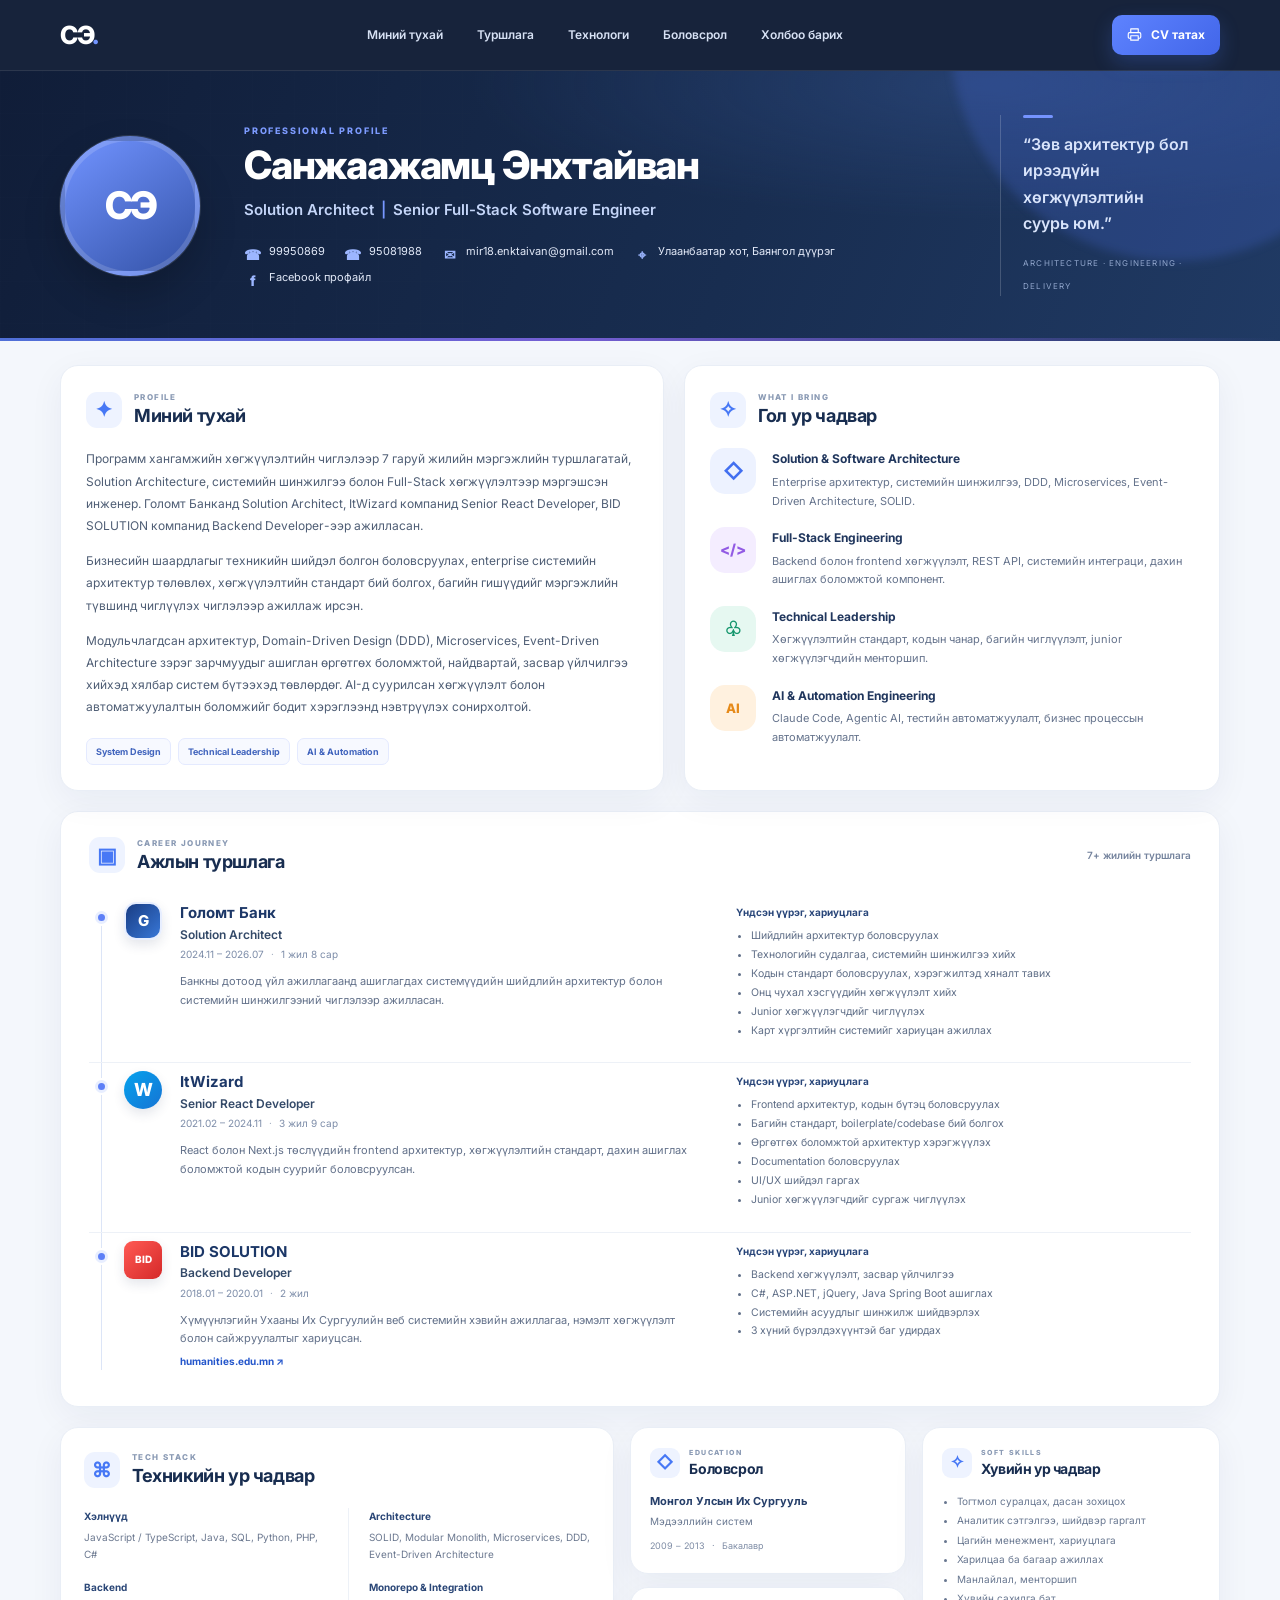
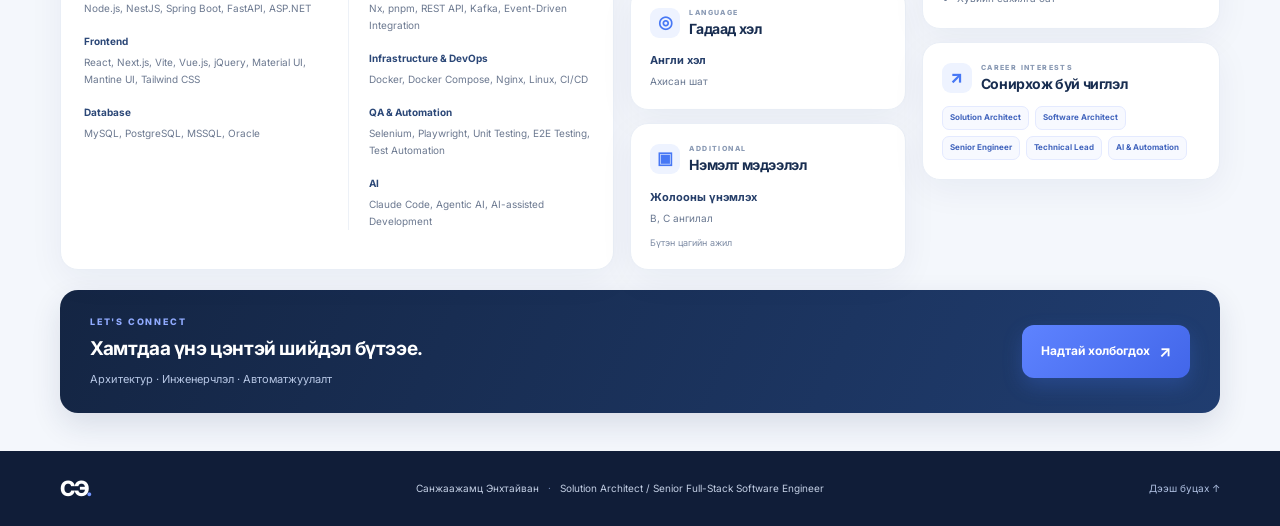
==== commit 8e067c95: "111" ====
--- a/index.html
+++ b/index.html
@@ -1,966 +1,217 @@
-<!doctype html>
-<html lang="en">
-  <head>
-    <meta charset="UTF-8" />
-
-    <meta name="viewport" content="width=device-width, initial-scale=1.0" />
-
-    <title>Phill Anderson — Solution Architect</title>
-
-    <meta
-      name="description"
-      content="Phill Anderson — Solution Architect, Senior React Developer, Senior Full-Stack Software Engineer and QA Automation Engineer."
-    />
-
-    <meta name="author" content="Phill Anderson" />
-
-    <!-- =====================================================
-       GOOGLE FONTS
-  ====================================================== -->
-
-    <link rel="preconnect" href="https://fonts.googleapis.com" />
-
-    <link rel="preconnect" href="https://fonts.gstatic.com" crossorigin />
-
-    <link
-      href="https://fonts.googleapis.com/css2?family=DM+Mono:wght@300;400;500&family=Inter:wght@300;400;500;600;700;800&display=swap"
-      rel="stylesheet"
-    />
-
-    <!-- =====================================================
-       CSS
-  ====================================================== -->
-
-    <link rel="stylesheet" href="style.css" />
-  </head>
-
-  <body>
-    <!-- =====================================================
-       HEADER
-  ====================================================== -->
-
-    <header class="site-header">
-      <div class="container header-inner">
-        <a href="#hero" class="logo"> PA<span>.</span> </a>
-
-        <nav class="main-nav">
-          <a href="#about"> About </a>
-
-          <a href="#experience"> Experience </a>
-
-          <a href="#stack"> Tech Stack </a>
-
-          <a href="#projects"> Projects </a>
-        </nav>
-
-        <!-- <button type="button" class="download-btn" id="downloadPdf">
-          <span> Download CV </span>
-
-          <span class="download-icon"> ↓ </span>
-        </button> -->
-        <a href="cv.html" class="header-action" data-download-cv> Print CV </a>
+<!DOCTYPE html>
+<html lang="mn">
+<head>
+  <meta charset="UTF-8">
+  <meta name="viewport" content="width=device-width, initial-scale=1.0">
+  <meta name="description" content="Санжаажамц Энхтайван — Solution Architect, Senior Full-Stack Software Engineer">
+  <title>Санжаажамц Энхтайван | Professional CV</title>
+  <link rel="preconnect" href="https://fonts.googleapis.com">
+  <link rel="preconnect" href="https://fonts.gstatic.com" crossorigin>
+  <link href="https://fonts.googleapis.com/css2?family=Inter:wght@400;500;600;700;800&family=Manrope:wght@400;500;600;700;800&display=swap" rel="stylesheet">
+  <link rel="stylesheet" href="styles.css">
+</head>
+<body>
+  <header class="site-header">
+    <nav class="nav container" aria-label="Үндсэн цэс">
+      <a class="brand" href="#home">СЭ<span>.</span></a>
+      <div class="nav-links">
+        <a href="#about">Миний тухай</a>
+        <a href="#experience">Туршлага</a>
+        <a href="#skills">Технологи</a>
+        <a href="#education">Боловсрол</a>
+        <a href="#contact">Холбоо барих</a>
       </div>
-    </header>
-
-    <!-- =====================================================
-       MAIN
-  ====================================================== -->
-
-    <main>
-      <!-- ===================================================
-         HERO
-    ==================================================== -->
-
-      <section class="hero" id="hero">
-        <div class="hero-grid">
-          <!-- HERO CONTENT -->
-
-          <div class="hero-content">
-            <div class="eyebrow hero-eyebrow">
-              <span class="eyebrow-line"></span>
-
-              SOLUTION ARCHITECT / SENIOR ENGINEER
-            </div>
-
-            <h1 class="hero-title">
-              Building
-
-              <span> scalable </span>
-
-              digital systems.
-            </h1>
-
-            <p class="hero-description">
-              Solution Architect and Senior Full-Stack Software Engineer
-              specializing in enterprise architecture, modern React engineering,
-              backend systems and quality automation.
-            </p>
-
-            <div class="hero-actions">
-              <a href="#experience" class="primary-btn">
-                <span> View Experience </span>
-
-                <span> ↓ </span>
-              </a>
-
-              <a href="#stack" class="secondary-btn"> Tech Stack </a>
-            </div>
-          </div>
-
-          <!-- PROFILE -->
-
-          <div class="hero-profile">
-            <div class="profile-frame">
-              <div class="profile-image-wrap">
-                <!--
-                Example profile image.
-
-                Later replace this with:
-                assets/profile.jpg
-              -->
-
-                <img
-                  src="https://images.unsplash.com/photo-1560250097-0b93528c311a?auto=format&fit=crop&w=900&q=85"
-                  alt="Phill Anderson"
-                  class="profile-image"
-                />
-              </div>
-
-              <div class="profile-number">
-                <span> 01 </span>
-
-                PROFILE
-              </div>
-            </div>
-          </div>
-        </div>
-
-        <!-- HERO BOTTOM -->
-
-        <div class="hero-bottom">
-          <div class="hero-meta">
-            <div>
-              <span> 01 </span>
-
-              Architecture
-            </div>
-
-            <div>
-              <span> 02 </span>
-
-              React Engineering
-            </div>
-
-            <div>
-              <span> 03 </span>
-
-              Full-Stack
-            </div>
-
-            <div>
-              <span> 04 </span>
-
-              QA Automation
-            </div>
-          </div>
-
-          <div class="scroll-indicator">
-            SCROLL TO EXPLORE
-
-            <span> ↓ </span>
-          </div>
-        </div>
-      </section>
-
-      <!-- ===================================================
-         ABOUT
-    ==================================================== -->
-
-      <section class="section about-section" id="about">
-        <div class="container">
+      <button class="button button-small" onclick="window.print()" aria-label="CV хэвлэх эсвэл PDF болгон хадгалах">
+        <svg viewBox="0 0 24 24" aria-hidden="true"><path d="M6 9V3h12v6M6 18H4a2 2 0 0 1-2-2v-5a2 2 0 0 1 2-2h16a2 2 0 0 1 2 2v5a2 2 0 0 1-2 2h-2M6 14h12v7H6z"/></svg>
+        CV татах
+      </button>
+    </nav>
+  </header>
+
+  <main>
+    <section class="hero" id="home">
+      <div class="hero-glow"></div>
+      <div class="container hero-content">
+        <div class="avatar" aria-label="Санжаажамц Энхтайваны нэрийн товчлол">СЭ</div>
+        <div class="hero-copy">
+          <p class="eyebrow">PROFESSIONAL PROFILE</p>
+          <h1>Санжаажамц Энхтайван</h1>
+          <p class="hero-role">Solution Architect <span>|</span> Senior Full-Stack Software Engineer</p>
+          <div class="contact-grid" id="contact">
+            <a href="tel:+97699950869"><span class="contact-icon">☎</span> 99950869</a>
+            <a href="tel:+97695081988"><span class="contact-icon">☎</span> 95081988</a>
+            <a href="mailto:mir18.enktaivan@gmail.com"><span class="contact-icon">✉</span> mir18.enktaivan@gmail.com</a>
+            <span><span class="contact-icon">⌖</span> Улаанбаатар хот, Баянгол дүүрэг</span>
+            <a href="https://www.facebook.com/profile.php?id=61583649934930" target="_blank" rel="noopener noreferrer"><span class="contact-icon">f</span> Facebook профайл</a>
+          </div>
+        </div>
+        <div class="hero-aside">
+          <div class="aside-line"></div>
+          <p>“Зөв архитектур бол<br>ирээдүйн хөгжүүлэлтийн<br>суурь юм.”</p>
+          <span>ARCHITECTURE · ENGINEERING · DELIVERY</span>
+        </div>
+      </div>
+      <div class="hero-bottom-line"></div>
+    </section>
+
+    <div class="container page-content">
+      <section class="top-grid">
+        <article class="card about-card" id="about">
           <div class="section-heading">
-            <div class="section-index">01 / ABOUT</div>
-
-            <h2>
-              Engineering
-
-              <span> systems </span>, not just software.
-            </h2>
-          </div>
-
-          <div class="about-grid">
-            <div class="about-label">PROFILE</div>
-
-            <div class="about-content">
-              <p class="large-text">
-                Solution Architect and Senior Full-Stack Software Engineer with
-                experience designing and developing enterprise-grade software
-                systems.
-              </p>
-
-              <p>
-                Strong specialization in React-based frontend engineering,
-                modern application architecture, backend development and
-                enterprise system design.
-              </p>
-
-              <p>
-                Experienced across the full software lifecycle — from system
-                architecture and domain modeling to implementation, integration
-                and automated testing.
-              </p>
-            </div>
-          </div>
-        </div>
-      </section>
-
-      <!-- ===================================================
-         EXPERIENCE
-    ==================================================== -->
-
-      <section class="section experience-section" id="experience">
-        <div class="container">
+            <span class="heading-icon">✦</span>
+            <div><p class="eyebrow">PROFILE</p><h2>Миний тухай</h2></div>
+          </div>
+          <p>Программ хангамжийн хөгжүүлэлтийн чиглэлээр 7 гаруй жилийн мэргэжлийн туршлагатай, Solution Architecture, системийн шинжилгээ болон Full-Stack хөгжүүлэлтээр мэргэшсэн инженер. Голомт Банканд Solution Architect, ItWizard компанид Senior React Developer, BID SOLUTION компанид Backend Developer-ээр ажилласан.</p>
+          <p>Бизнесийн шаардлагыг техникийн шийдэл болгон боловсруулах, enterprise системийн архитектур төлөвлөх, хөгжүүлэлтийн стандарт бий болгох, багийн гишүүдийг мэргэжлийн түвшинд чиглүүлэх чиглэлээр ажиллаж ирсэн.</p>
+          <p>Модульчлагдсан архитектур, Domain-Driven Design (DDD), Microservices, Event-Driven Architecture зэрэг зарчмуудыг ашиглан өргөтгөх боломжтой, найдвартай, засвар үйлчилгээ хийхэд хялбар систем бүтээхэд төвлөрдөг. AI-д суурилсан хөгжүүлэлт болон автоматжуулалтын боломжийг бодит хэрэглээнд нэвтрүүлэх сонирхолтой.</p>
+          <div class="profile-tags"><span>System Design</span><span>Technical Leadership</span><span>AI & Automation</span></div>
+        </article>
+
+        <article class="card strengths-card">
           <div class="section-heading">
-            <div class="section-index">02 / EXPERIENCE</div>
-
-            <h2>
-              Career
-
-              <span> progression. </span>
-            </h2>
-          </div>
-
-          <!-- CAREER TIMELINE -->
-
-          <!-- =========================================================
-     CAREER PROGRESSION
-========================================================== -->
-
-          <section id="experience" class="career-section">
-            <div class="career-container">
-              <!-- SECTION INTRO -->
-
-              <div class="career-intro">
-                <div class="career-intro-meta">
-                  <span class="career-section-number"> 02 </span>
-
-                  <span class="career-intro-label"> CAREER PROGRESSION </span>
-                </div>
-
-                <div class="career-intro-content">
-                  <h2 class="career-title">
-                    From backend engineering
-                    <span>to solution architecture.</span>
-                  </h2>
-
-                  <p class="career-description">
-                    A progressive engineering journey shaped by backend
-                    development, frontend specialization, enterprise systems,
-                    and solution architecture.
-                  </p>
-                </div>
-              </div>
-
-              <!-- TIMELINE -->
-
-              <div class="career-timeline">
-                <!-- CENTRAL LINE -->
-
-                <div class="career-line">
-                  <div class="career-line-progress"></div>
-                </div>
-
-                <!-- =====================================================
-           2024 — 2026
-      ====================================================== -->
-
-                <article class="career-item career-item-right" data-career-item>
-                  <div class="career-point">
-                    <span class="career-point-dot"></span>
-                  </div>
-
-                  <div class="career-side career-side-left">
-                    <span class="career-period"> 2024 — 2026 </span>
-
-                    <span class="career-index"> 01 </span>
-                  </div>
-
-                  <div class="career-card-wrap">
-                    <div class="career-card">
-                      <div class="career-card-header">
-                        <div>
-                          <span class="career-company"> GOLOMT BANK </span>
-
-                          <h3 class="career-role">Solution Architect</h3>
-                        </div>
-
-                        <span class="career-card-arrow"> ↗ </span>
-                      </div>
-
-                      <div class="career-divider"></div>
-
-                      <p class="career-text">
-                        Designing enterprise application architecture and
-                        technical solutions across frontend, backend,
-                        integration, and distributed system components. Working
-                        with domain modeling, modular architecture, event-driven
-                        integration, and enterprise system design.
-                      </p>
-
-                      <div class="career-tech">
-                        <span>Architecture</span>
-                        <span>System Design</span>
-                        <span>DDD</span>
-                        <span>Event-Driven</span>
-                      </div>
-                    </div>
-                  </div>
-                </article>
-
-                <!-- =====================================================
-           2021 — 2024
-      ====================================================== -->
-
-                <article class="career-item career-item-left" data-career-item>
-                  <div class="career-point">
-                    <span class="career-point-dot"></span>
-                  </div>
-
-                  <div class="career-side career-side-right">
-                    <span class="career-period"> 2021 — 2024 </span>
-
-                    <span class="career-index"> 02 </span>
-                  </div>
-
-                  <div class="career-card-wrap">
-                    <div class="career-card">
-                      <div class="career-card-header">
-                        <div>
-                          <span class="career-company"> IT WIZARD </span>
-
-                          <h3 class="career-role">React Developer</h3>
-                        </div>
-
-                        <span class="career-card-arrow"> ↗ </span>
-                      </div>
-
-                      <div class="career-divider"></div>
-
-                      <p class="career-text">
-                        Developed modern React-based enterprise applications
-                        using component-driven architecture, state management,
-                        API integration, reusable UI systems, and scalable
-                        frontend engineering practices.
-                      </p>
-
-                      <div class="career-tech">
-                        <span>React</span>
-                        <span>TypeScript</span>
-                        <span>Vite</span>
-                        <span>State Management</span>
-                      </div>
-                    </div>
-                  </div>
-                </article>
-
-                <!-- =====================================================
-           2018 — 2021
-      ====================================================== -->
-
-                <article class="career-item career-item-right" data-career-item>
-                  <div class="career-point">
-                    <span class="career-point-dot"></span>
-                  </div>
-
-                  <div class="career-side career-side-left">
-                    <span class="career-period"> 2018 — 2021 </span>
-
-                    <span class="career-index"> 03 </span>
-                  </div>
-
-                  <div class="career-card-wrap">
-                    <div class="career-card">
-                      <div class="career-card-header">
-                        <div>
-                          <span class="career-company"> BID SOLUTION </span>
-
-                          <h3 class="career-role">Backend Developer</h3>
-                        </div>
-
-                        <span class="career-card-arrow"> ↗ </span>
-                      </div>
-
-                      <div class="career-divider"></div>
-
-                      <p class="career-text">
-                        Developed backend systems, REST APIs, database
-                        solutions, and business logic using Java and Node.js
-                        technologies with a focus on reliable enterprise
-                        application development.
-                      </p>
-
-                      <div class="career-tech">
-                        <span>Java</span>
-                        <span>Node.js</span>
-                        <span>REST API</span>
-                        <span>SQL</span>
-                      </div>
-                    </div>
-                  </div>
-                </article>
-              </div>
-
-              <!-- CAREER END -->
-
-              <div class="career-end">
-                <span class="career-end-line"></span>
-
-                <span class="career-end-label"> CONTINUING TO BUILD </span>
-              </div>
-            </div>
-          </section>
-
-          <!-- EXPERIENCE LIST -->
-
-          <div class="experience-list">
-            <!-- GOLOMT BANK -->
-
-            <article class="experience-item">
-              <div class="experience-date">
-                <span> 2024 </span>
-
-                — 2026
-              </div>
-
-              <div class="experience-company">GOLOMT BANK</div>
-
-              <div class="experience-info">
-                <h3>Solution Architect</h3>
-
-                <p>
-                  Designed and guided enterprise software architecture,
-                  translating business requirements into scalable technical
-                  solutions.
-                </p>
-
-                <div class="focus">
-                  <span> Solution Architecture </span>
-
-                  <span> DDD </span>
-
-                  <span> Clean Architecture </span>
-
-                  <span> System Design </span>
-
-                  <span> Distributed Systems </span>
-
-                  <span> Event-Driven Architecture </span>
-
-                  <span> Apache Kafka </span>
-                </div>
-              </div>
-            </article>
-
-            <!-- IT WIZARD -->
-
-            <article class="experience-item">
-              <div class="experience-date">
-                <span> 2021 </span>
-
-                — 2024
-              </div>
-
-              <div class="experience-company">IT WIZARD</div>
-
-              <div class="experience-info">
-                <h3>React Developer</h3>
-
-                <p>
-                  Developed scalable web applications with a strong focus on
-                  React architecture, reusable components, state management and
-                  modern frontend engineering.
-                </p>
-
-                <div class="focus">
-                  <span> React </span>
-
-                  <span> React 19 </span>
-
-                  <span> Next.js </span>
-
-                  <span> TypeScript </span>
-
-                  <span> JavaScript </span>
-
-                  <span> Vite </span>
-
-                  <span> Zustand </span>
-
-                  <span> Redux Toolkit </span>
-
-                  <span> RTK Query </span>
-
-                  <span> Ant Design </span>
-
-                  <span> MUI </span>
-
-                  <span> Tailwind CSS </span>
-                </div>
-              </div>
-            </article>
-
-            <!-- BID SOLUTION -->
-
-            <article class="experience-item">
-              <div class="experience-date">
-                <span> 2018 </span>
-
-                — 2021
-              </div>
-
-              <div class="experience-company">BID SOLUTION</div>
-
-              <div class="experience-info">
-                <h3>Backend Developer</h3>
-
-                <p>
-                  Developed backend services and business applications, working
-                  across API development, business logic, database integration
-                  and enterprise systems.
-                </p>
-
-                <div class="focus">
-                  <span> Node.js </span>
-
-                  <span> Java </span>
-
-                  <span> Spring Boot </span>
-
-                  <span> REST API </span>
-
-                  <span> SQL </span>
-
-                  <span> PostgreSQL </span>
-
-                  <span> MySQL </span>
-
-                  <span> Oracle </span>
-                </div>
-              </div>
-            </article>
-          </div>
-        </div>
-      </section>
-
-      <!-- ===================================================
-         EXPERTISE
-    ==================================================== -->
-
-      <section class="section expertise-section">
-        <div class="container">
+            <span class="heading-icon">✧</span>
+            <div><p class="eyebrow">WHAT I BRING</p><h2>Гол ур чадвар</h2></div>
+          </div>
+          <div class="strength-item">
+            <div class="strength-icon blue">◇</div>
+            <div><h3>Solution & Software Architecture</h3><p>Enterprise архитектур, системийн шинжилгээ, DDD, Microservices, Event-Driven Architecture, SOLID.</p></div>
+          </div>
+          <div class="strength-item">
+            <div class="strength-icon violet">&lt;/&gt;</div>
+            <div><h3>Full-Stack Engineering</h3><p>Backend болон frontend хөгжүүлэлт, REST API, системийн интеграци, дахин ашиглах боломжтой компонент.</p></div>
+          </div>
+          <div class="strength-item">
+            <div class="strength-icon green">♧</div>
+            <div><h3>Technical Leadership</h3><p>Хөгжүүлэлтийн стандарт, кодын чанар, багийн чиглүүлэлт, junior хөгжүүлэгчдийн менторшип.</p></div>
+          </div>
+          <div class="strength-item">
+            <div class="strength-icon orange">AI</div>
+            <div><h3>AI & Automation Engineering</h3><p>Claude Code, Agentic AI, тестийн автоматжуулалт, бизнес процессын автоматжуулалт.</p></div>
+          </div>
+        </article>
+      </section>
+
+      <section class="card experience-card" id="experience">
+        <div class="section-heading section-heading-row">
+          <div class="heading-left"><span class="heading-icon">▣</span><div><p class="eyebrow">CAREER JOURNEY</p><h2>Ажлын туршлага</h2></div></div>
+          <span class="experience-total">7+ жилийн туршлага</span>
+        </div>
+        <div class="timeline">
+          <article class="job">
+            <div class="timeline-marker"></div>
+            <div class="job-main">
+              <div class="company-mark golomt">G</div>
+              <div><h3>Голомт Банк</h3><p class="job-title">Solution Architect</p><p class="job-date">2024.11 – 2026.07 <span>·</span> 1 жил 8 сар</p>
+                <p class="job-summary">Банкны дотоод үйл ажиллагаанд ашиглагдах системүүдийн шийдлийн архитектур болон системийн шинжилгээний чиглэлээр ажилласан.</p></div>
+            </div>
+            <div class="job-details"><h4>Үндсэн үүрэг, хариуцлага</h4><ul><li>Шийдлийн архитектур боловсруулах</li><li>Технологийн судалгаа, системийн шинжилгээ хийх</li><li>Кодын стандарт боловсруулах, хэрэгжилтэд хяналт тавих</li><li>Онц чухал хэсгүүдийн хөгжүүлэлт хийх</li><li>Junior хөгжүүлэгчдийг чиглүүлэх</li><li>Карт хүргэлтийн системийг хариуцан ажиллах</li></ul></div>
+          </article>
+          <article class="job">
+            <div class="timeline-marker"></div>
+            <div class="job-main">
+              <div class="company-mark itwizard">W</div>
+              <div><h3>ItWizard</h3><p class="job-title">Senior React Developer</p><p class="job-date">2021.02 – 2024.11 <span>·</span> 3 жил 9 сар</p>
+                <p class="job-summary">React болон Next.js төслүүдийн frontend архитектур, хөгжүүлэлтийн стандарт, дахин ашиглах боломжтой кодын суурийг боловсруулсан.</p></div>
+            </div>
+            <div class="job-details"><h4>Үндсэн үүрэг, хариуцлага</h4><ul><li>Frontend архитектур, кодын бүтэц боловсруулах</li><li>Багийн стандарт, boilerplate/codebase бий болгох</li><li>Өргөтгөх боломжтой архитектур хэрэгжүүлэх</li><li>Documentation боловсруулах</li><li>UI/UX шийдэл гаргах</li><li>Junior хөгжүүлэгчдийг сургаж чиглүүлэх</li></ul></div>
+          </article>
+          <article class="job">
+            <div class="timeline-marker"></div>
+            <div class="job-main">
+              <div class="company-mark bid">BID</div>
+              <div><h3>BID SOLUTION</h3><p class="job-title">Backend Developer</p><p class="job-date">2018.01 – 2020.01 <span>·</span> 2 жил</p>
+                <p class="job-summary">Хүмүүнлэгийн Ухааны Их Сургуулийн веб системийн хэвийн ажиллагаа, нэмэлт хөгжүүлэлт болон сайжруулалтыг хариуцсан.</p>
+                <a class="inline-link" href="https://www.humanities.edu.mn/" target="_blank" rel="noopener noreferrer">humanities.edu.mn ↗</a></div>
+            </div>
+            <div class="job-details"><h4>Үндсэн үүрэг, хариуцлага</h4><ul><li>Backend хөгжүүлэлт, засвар үйлчилгээ</li><li>C#, ASP.NET, jQuery, Java Spring Boot ашиглах</li><li>Системийн асуудлыг шинжилж шийдвэрлэх</li><li>3 хүний бүрэлдэхүүнтэй баг удирдах</li></ul></div>
+          </article>
+        </div>
+      </section>
+
+      <section class="bottom-grid">
+        <article class="card skills-card" id="skills">
           <div class="section-heading">
-            <div class="section-index">03 / EXPERTISE</div>
-
-            <h2>
-              Core
-
-              <span> capabilities. </span>
-            </h2>
-          </div>
-
-          <div class="expertise-grid">
-            <!-- CARD 01 -->
-
-            <article class="expertise-card">
-              <span class="card-number"> 01 </span>
-
-              <h3>
-                Solution
-                <br />
-                Architecture
-              </h3>
-
-              <p>
-                Enterprise architecture, system design, domain modeling and
-                distributed systems.
-              </p>
-            </article>
-
-            <!-- CARD 02 -->
-
-            <article class="expertise-card">
-              <span class="card-number"> 02 </span>
-
-              <h3>
-                Senior React
-                <br />
-                Engineering
-              </h3>
-
-              <p>
-                Modern React applications, frontend architecture, reusable
-                components and state management.
-              </p>
-            </article>
-
-            <!-- CARD 03 -->
-
-            <article class="expertise-card">
-              <span class="card-number"> 03 </span>
-
-              <h3>
-                Full-Stack
-                <br />
-                Engineering
-              </h3>
-
-              <p>
-                Backend services, APIs, databases, integration and enterprise
-                business systems.
-              </p>
-            </article>
-
-            <!-- CARD 04 -->
-
-            <article class="expertise-card">
-              <span class="card-number"> 04 </span>
-
-              <h3>
-                QA
-                <br />
-                Automation
-              </h3>
-
-              <p>
-                E2E, UI and regression automation using Python, Selenium,
-                Playwright and Pytest.
-              </p>
-            </article>
-          </div>
-        </div>
-      </section>
-
-      <!-- ===================================================
-         TECH STACK
-    ==================================================== -->
-
-      <section class="section stack-section" id="stack">
-        <div class="container">
-          <div class="section-heading">
-            <div class="section-index">04 / TECHNOLOGY</div>
-
-            <h2>
-              Technology
-
-              <span> stack. </span>
-            </h2>
-          </div>
-
-          <div class="stack-list">
-            <!-- ARCHITECTURE -->
-
-            <div class="stack-row">
-              <div class="stack-category">Architecture</div>
-
-              <div class="stack-items">
-                <span> DDD </span>
-
-                <span> Clean Architecture </span>
-
-                <span> SOLID </span>
-
-                <span> System Design </span>
-
-                <span> Microservices </span>
-
-                <span> Distributed Systems </span>
-
-                <span> Event-Driven Architecture </span>
-              </div>
-            </div>
-
-            <!-- FRONTEND -->
-
-            <div class="stack-row">
-              <div class="stack-category">
-                Frontend
-
-                <small> Senior React </small>
-              </div>
-
-              <div class="stack-items">
-                <span> React </span>
-
-                <span> React 19 </span>
-
-                <span> Next.js </span>
-
-                <span> TypeScript </span>
-
-                <span> JavaScript </span>
-
-                <span> Vite </span>
-
-                <span> Zustand </span>
-
-                <span> Redux Toolkit </span>
-
-                <span> RTK Query </span>
-
-                <span> TanStack Query </span>
-
-                <span> Ant Design </span>
-
-                <span> MUI </span>
-
-                <span> Mantine </span>
-
-                <span> Tailwind CSS </span>
-              </div>
-            </div>
-
-            <!-- BACKEND -->
-
-            <div class="stack-row">
-              <div class="stack-category">Backend</div>
-
-              <div class="stack-items">
-                <span> Node.js </span>
-
-                <span> NestJS </span>
-
-                <span> Python </span>
-
-                <span> FastAPI </span>
-
-                <span> Java </span>
-
-                <span> Spring Boot </span>
-              </div>
-            </div>
-
-            <!-- DATABASE -->
-
-            <div class="stack-row">
-              <div class="stack-category">
-                Database
-
-                <small> & ORM </small>
-              </div>
-
-              <div class="stack-items">
-                <span> PostgreSQL </span>
-
-                <span> MySQL </span>
-
-                <span> MSSQL </span>
-
-                <span> Oracle </span>
-
-                <span> MongoDB </span>
-
-                <span> TypeORM </span>
-
-                <span> Prisma </span>
-
-                <span> Hibernate / JPA </span>
-              </div>
-            </div>
-
-            <!-- MESSAGING -->
-
-            <div class="stack-row">
-              <div class="stack-category">
-                Messaging
-
-                <small> & Integration </small>
-              </div>
-
-              <div class="stack-items">
-                <span> Apache Kafka </span>
-
-                <span> REST API </span>
-
-                <span> Event Integration </span>
-
-                <span> Async Processing </span>
-              </div>
-            </div>
-
-            <!-- QA -->
-
-            <div class="stack-row">
-              <div class="stack-category">
-                QA
-
-                <small> Automation </small>
-              </div>
-
-              <div class="stack-items">
-                <span> Python </span>
-
-                <span> Selenium </span>
-
-                <span> Playwright </span>
-
-                <span> Pytest </span>
-
-                <span> E2E Testing </span>
-
-                <span> UI Automation </span>
-              </div>
-            </div>
-          </div>
-        </div>
-      </section>
-
-      <!-- ===================================================
-         PROJECTS
-    ==================================================== -->
-
-      <section class="section projects-section" id="projects">
-        <div class="container">
-          <div class="section-heading">
-            <div class="section-index">05 / PROJECTS</div>
-
-            <h2>
-              Selected
-
-              <span> work. </span>
-            </h2>
-          </div>
-
-          <div class="projects-grid">
-            <!-- PEACE ERP -->
-
-            <article class="project-card">
-              <div class="project-top">
-                <span> 01 </span>
-
-                ENTERPRISE ERP
-              </div>
-
-              <h3>Peace ERP</h3>
-
-              <p>
-                Enterprise ERP platform covering HR, organization, workflow,
-                reporting, audit and business operations.
-              </p>
-
-              <div class="project-stack">
-                React · Vite · NestJS · PostgreSQL
-              </div>
-            </article>
-
-            <!-- TMS -->
-
-            <article class="project-card">
-              <div class="project-top">
-                <span> 02 </span>
-
-                TASK MANAGEMENT
-              </div>
-
-              <h3>Task Management System</h3>
-
-              <p>
-                Enterprise TMS with workflow, assignment, review, SLA, activity
-                and timeline management.
-              </p>
-
-              <div class="project-stack">
-                NestJS · TypeORM · MySQL · Workflow
-              </div>
-            </article>
-
-            <!-- QA -->
-
-            <article class="project-card">
-              <div class="project-top">
-                <span> 03 </span>
-
-                AUTOMATION
-              </div>
-
-              <h3>QA Automation</h3>
-
-              <p>
-                E2E, UI and regression automation solutions for enterprise web
-                applications.
-              </p>
-
-              <div class="project-stack">
-                Python · Selenium · Playwright · Pytest
-              </div>
-            </article>
-          </div>
-        </div>
-      </section>
-
-      <!-- ===================================================
-         CONTACT
-    ==================================================== -->
-
-      <section class="contact-section">
-        <div class="container">
-          <div class="contact-inner">
-            <div class="section-index">06 / CONTACT</div>
-
-            <h2>
-              Let's build
-
-              <span> something meaningful. </span>
-            </h2>
-
-            <p>
-              Open to challenging enterprise architecture, software engineering
-              and technical leadership opportunities.
-            </p>
-
-            <a href="mailto:your@email.com" class="contact-btn">
-              Get in touch
-
-              <span> ↗ </span>
-            </a>
-          </div>
-        </div>
-      </section>
-    </main>
-
-    <!-- =====================================================
-       FOOTER
-  ====================================================== -->
-
-    <footer class="site-footer">
-      <div class="container footer-inner">
-        <div>© 2026 Phill Anderson</div>
-
-        <div>Solution Architect · Senior React Developer</div>
-      </div>
-    </footer>
-
-    <!-- =====================================================
-       GSAP
-  ====================================================== -->
-
-    <script src="https://cdnjs.cloudflare.com/ajax/libs/gsap/3.12.5/gsap.min.js"></script>
-
-    <script src="https://cdnjs.cloudflare.com/ajax/libs/gsap/3.12.5/ScrollTrigger.min.js"></script>
-
-    <script src="https://cdnjs.cloudflare.com/ajax/libs/gsap/3.12.5/ScrollToPlugin.min.js"></script>
-
-    <!-- =====================================================
-       PDF LIBRARIES
-  ====================================================== -->
-
-    <script src="https://cdnjs.cloudflare.com/ajax/libs/html2canvas/1.4.1/html2canvas.min.js"></script>
-
-    <script src="https://cdnjs.cloudflare.com/ajax/libs/jspdf/2.5.1/jspdf.umd.min.js"></script>
-
-    <!-- =====================================================
-       APP JS
-  ====================================================== -->
-
-    <script src="script.js"></script>
-  </body>
+            <span class="heading-icon">⌘</span>
+            <div><p class="eyebrow">TECH STACK</p><h2>Техникийн ур чадвар</h2></div>
+          </div>
+          <div class="skill-columns">
+            <div class="skill-column">
+              <div class="skill-group"><h3>Хэлнүүд</h3><p>JavaScript / TypeScript, Java, SQL, Python, PHP, C#</p></div>
+              <div class="skill-group"><h3>Backend</h3><p>Node.js, NestJS, Spring Boot, FastAPI, ASP.NET</p></div>
+              <div class="skill-group"><h3>Frontend</h3><p>React, Next.js, Vite, Vue.js, jQuery, Material UI, Mantine UI, Tailwind CSS</p></div>
+              <div class="skill-group"><h3>Database</h3><p>MySQL, PostgreSQL, MSSQL, Oracle</p></div>
+            </div>
+            <div class="skill-column">
+              <div class="skill-group"><h3>Architecture</h3><p>SOLID, Modular Monolith, Microservices, DDD, Event-Driven Architecture</p></div>
+              <div class="skill-group"><h3>Monorepo & Integration</h3><p>Nx, pnpm, REST API, Kafka, Event-Driven Integration</p></div>
+              <div class="skill-group"><h3>Infrastructure & DevOps</h3><p>Docker, Docker Compose, Nginx, Linux, CI/CD</p></div>
+              <div class="skill-group"><h3>QA & Automation</h3><p>Selenium, Playwright, Unit Testing, E2E Testing, Test Automation</p></div>
+              <div class="skill-group"><h3>AI</h3><p>Claude Code, Agentic AI, AI-assisted Development</p></div>
+            </div>
+          </div>
+        </article>
+
+        <div class="middle-stack">
+          <article class="card compact-card" id="education">
+            <div class="section-heading">
+              <span class="heading-icon">◇</span>
+              <div><p class="eyebrow">EDUCATION</p><h2>Боловсрол</h2></div>
+            </div>
+            <h3>Монгол Улсын Их Сургууль</h3>
+            <p>Мэдээллийн систем</p>
+            <div class="muted-line">2009 – 2013 <span>·</span> Бакалавр</div>
+          </article>
+          <article class="card compact-card">
+            <div class="section-heading">
+              <span class="heading-icon">◎</span>
+              <div><p class="eyebrow">LANGUAGE</p><h2>Гадаад хэл</h2></div>
+            </div>
+            <h3>Англи хэл</h3><p>Ахисан шат</p>
+          </article>
+          <article class="card compact-card">
+            <div class="section-heading">
+              <span class="heading-icon">▣</span>
+              <div><p class="eyebrow">ADDITIONAL</p><h2>Нэмэлт мэдээлэл</h2></div>
+            </div>
+            <h3>Жолооны үнэмлэх</h3><p>B, C ангилал</p>
+            <div class="muted-line">Бүтэн цагийн ажил</div>
+          </article>
+        </div>
+
+        <div class="right-stack">
+          <article class="card compact-card">
+            <div class="section-heading">
+              <span class="heading-icon">✧</span>
+              <div><p class="eyebrow">SOFT SKILLS</p><h2>Хувийн ур чадвар</h2></div>
+            </div>
+            <ul class="clean-list">
+              <li>Тогтмол суралцах, дасан зохицох</li>
+              <li>Аналитик сэтгэлгээ, шийдвэр гаргалт</li>
+              <li>Цагийн менежмент, хариуцлага</li>
+              <li>Харилцаа ба багаар ажиллах</li>
+              <li>Манлайлал, менторшип</li>
+              <li>Хувийн сахилга бат</li>
+            </ul>
+          </article>
+          <article class="card compact-card career-card">
+            <div class="section-heading">
+              <span class="heading-icon">↗</span>
+              <div><p class="eyebrow">CAREER INTERESTS</p><h2>Сонирхож буй чиглэл</h2></div>
+            </div>
+            <div class="career-tags"><span>Solution Architect</span><span>Software Architect</span><span>Senior Engineer</span><span>Technical Lead</span><span>AI & Automation</span></div>
+          </article>
+        </div>
+      </section>
+
+      <section class="contact-banner">
+        <div><p class="eyebrow">LET'S CONNECT</p><h2>Хамтдаа үнэ цэнтэй шийдэл бүтээе.</h2><p>Архитектур · Инженерчлэл · Автоматжуулалт</p></div>
+        <a class="button" href="mailto:mir18.enktaivan@gmail.com">Надтай холбогдох <span>↗</span></a>
+      </section>
+    </div>
+  </main>
+
+  <footer class="footer">
+    <div class="container footer-inner"><a class="brand footer-brand" href="#home">СЭ<span>.</span></a><p>Санжаажамц Энхтайван <span>·</span> Solution Architect / Senior Full-Stack Software Engineer</p><a href="#home">Дээш буцах ↑</a></div>
+  </footer>
+</body>
 </html>
--- a/styles.css
+++ b/styles.css
@@ -0,0 +1,227 @@
+/* Санжаажамц Энхтайван — CV Website */
+:root {
+  --navy: #101d38;
+  --navy-2: #172b50;
+  --blue: #4778f5;
+  --blue-dark: #2456cb;
+  --ink: #17243c;
+  --muted: #65738c;
+  --line: #e6ebf4;
+  --surface: #ffffff;
+  --bg: #f4f7fc;
+  --radius: 18px;
+  --shadow: 0 10px 35px rgba(21, 43, 83, .055);
+}
+* { box-sizing: border-box; }
+html { scroll-behavior: smooth; scroll-padding-top: 86px; }
+body { margin: 0; color: var(--ink); background: var(--bg); font-family: Inter, Manrope, "Segoe UI", sans-serif; font-size: 14px; line-height: 1.7; -webkit-font-smoothing: antialiased; }
+a { color: inherit; text-decoration: none; }
+button { font: inherit; }
+.container { width: min(1160px, calc(100% - 48px)); margin-inline: auto; }
+.site-header { position: sticky; z-index: 20; top: 0; color: #fff; background: rgba(14, 27, 51, .96); border-bottom: 1px solid rgba(255,255,255,.09); backdrop-filter: blur(14px); }
+.nav { min-height: 70px; display: flex; align-items: center; justify-content: space-between; gap: 28px; }
+.brand { font-weight: 800; font-size: 25px; letter-spacing: -1.4px; color: white; }
+.brand span { color: #7395ff; }
+.nav-links { display: flex; align-items: center; gap: clamp(16px, 3vw, 34px); }
+.nav-links a { color: #d7e1f4; font-size: 12px; font-weight: 600; transition: color .2s ease; }
+.nav-links a:hover { color: #fff; }
+.button { display: inline-flex; align-items: center; justify-content: center; gap: 9px; border: 0; border-radius: 12px; padding: 13px 19px; background: linear-gradient(135deg, #5e83ff, #4266e9); color: #fff; font-weight: 700; font-size: 12px; box-shadow: 0 8px 20px rgba(71,120,245,.24); cursor: pointer; transition: transform .2s ease, box-shadow .2s ease; }
+.button:hover { transform: translateY(-2px); box-shadow: 0 12px 24px rgba(71,120,245,.3); }
+.button-small { padding: 10px 15px; border-radius: 10px; white-space: nowrap; }
+.button svg { width: 15px; height: 15px; fill: none; stroke: currentColor; stroke-width: 1.8; stroke-linecap: round; stroke-linejoin: round; }
+.hero { position: relative; overflow: hidden; color: white; background: radial-gradient(ellipse at 77% 5%, rgba(64,100,173,.3), transparent 37%), linear-gradient(112deg, #101d38 0%, #182d50 58%, #203a64 100%); }
+.hero::after { content: ""; position: absolute; inset: 0; opacity: .13; pointer-events: none; background-image: linear-gradient(rgba(255,255,255,.06) 1px, transparent 1px), linear-gradient(90deg, rgba(255,255,255,.06) 1px, transparent 1px); background-size: 42px 42px; mask-image: linear-gradient(90deg, #000, transparent 85%); }
+.hero-glow { position: absolute; width: 450px; height: 450px; right: -120px; top: -260px; border-radius: 50%; background: rgba(87,122,255,.19); filter: blur(5px); }
+.hero-content { position: relative; z-index: 1; display: grid; grid-template-columns: 150px minmax(0, 1fr) 220px; align-items: center; gap: 34px; padding-block: 44px 42px; }
+.avatar { display: grid; place-items: center; width: 140px; height: 140px; border-radius: 50%; color: #fff; font-size: 38px; font-weight: 800; letter-spacing: -3px; background: linear-gradient(145deg, #7193ff, #3453a8); border: 5px solid rgba(255,255,255,.15); box-shadow: 0 0 0 1px rgba(255,255,255,.12), 0 18px 38px rgba(0,0,0,.2); }
+.eyebrow { margin: 0 0 5px; color: #7d9bff; font-size: 9px; font-weight: 800; letter-spacing: 1.8px; line-height: 1.5; }
+.hero h1 { margin: 0; font-size: clamp(28px, 3.2vw, 39px); letter-spacing: -1.2px; line-height: 1.2; font-weight: 800; }
+.hero-role { margin: 8px 0 19px; color: #c4d5f8; font-size: 15px; font-weight: 600; }
+.hero-role span { color: #7897ff; margin: 0 3px; }
+.contact-grid { display: flex; flex-wrap: wrap; gap: 8px 19px; max-width: 700px; }
+.contact-grid a, .contact-grid > span { display: inline-flex; align-items: center; gap: 8px; color: #e2e9f8; font-size: 11px; }
+.contact-grid a:hover { color: white; text-decoration: underline; text-underline-offset: 3px; }
+.contact-icon { display: inline-grid; place-items: center; width: 17px; height: 17px; color: #9cb6ff; font-weight: 800; font-size: 14px; }
+.hero-aside { padding-left: 22px; border-left: 1px solid rgba(255,255,255,.18); }
+.aside-line { width: 30px; height: 3px; margin-bottom: 13px; border-radius: 5px; background: #7594ff; }
+.hero-aside p { margin: 0 0 12px; color: #d9e4fb; font-size: 16px; font-weight: 600; line-height: 1.65; }
+.hero-aside span { color: #91a6cc; font-size: 8px; letter-spacing: 1.2px; }
+.hero-bottom-line { height: 3px; background: linear-gradient(90deg, #5f84ff, #8c6cf5 45%, transparent); opacity: .8; }
+.page-content { padding-block: 24px 38px; }
+.top-grid { display: grid; grid-template-columns: 1.06fr .94fr; gap: 20px; align-items: stretch; }
+.card { min-width: 0; padding: 25px; background: var(--surface); border: 1px solid #e9eef6; border-radius: var(--radius); box-shadow: var(--shadow); }
+.section-heading { display: flex; align-items: center; gap: 12px; margin-bottom: 20px; }
+.heading-icon { display: grid; place-items: center; flex: 0 0 36px; width: 36px; height: 36px; border-radius: 11px; color: var(--blue); background: #eef3ff; font-size: 21px; font-weight: 800; line-height: 1; }
+.section-heading .eyebrow { margin-bottom: 1px; color: #8a9ab4; font-size: 8px; letter-spacing: 1.4px; }
+.section-heading h2 { margin: 0; color: #182d50; font-size: 18px; letter-spacing: -.4px; line-height: 1.35; }
+.about-card > p { margin: 0 0 13px; color: #4f5e75; font-size: 12px; line-height: 1.85; }
+.profile-tags, .career-tags { display: flex; flex-wrap: wrap; gap: 7px; margin-top: 19px; }
+.profile-tags span, .career-tags span { padding: 5px 9px; border: 1px solid #e4eaff; border-radius: 7px; background: #f7f9ff; color: #4164bd; font-size: 9px; font-weight: 700; }
+.strengths-card { padding-bottom: 20px; }
+.strength-item { display: grid; grid-template-columns: 48px 1fr; gap: 14px; align-items: start; margin-bottom: 17px; }
+.strength-item:last-child { margin-bottom: 0; }
+.strength-icon { display: grid; place-items: center; width: 46px; height: 46px; border-radius: 15px; font-size: 20px; font-weight: 800; }
+.strength-icon.blue { background: #edf2ff; color: #426ff0; }
+.strength-icon.violet { background: #f4edff; color: #925be4; font-size: 15px; }
+.strength-icon.green { background: #e6f8f1; color: #15966d; }
+.strength-icon.orange { background: #fff1df; color: #e68a19; font-size: 13px; }
+.strength-item h3 { margin: 1px 0 3px; color: #20365d; font-size: 12px; }
+.strength-item p { margin: 0; color: var(--muted); font-size: 11px; line-height: 1.7; }
+.experience-card { margin-top: 20px; padding: 25px 28px 12px; }
+.section-heading-row { justify-content: space-between; }
+.heading-left { display: flex; align-items: center; gap: 12px; }
+.experience-total { color: #74839d; font-size: 10px; font-weight: 600; }
+.timeline { position: relative; }
+.timeline::before { content: ""; position: absolute; left: 12px; top: 15px; bottom: 24px; width: 1px; background: #dce5f7; }
+.job { position: relative; display: grid; grid-template-columns: 1fr .78fr; gap: 28px; padding: 8px 0 22px 35px; border-bottom: 1px solid #edf1f7; }
+.job:last-child { border-bottom: 0; }
+.timeline-marker { position: absolute; left: 6px; top: 17px; width: 13px; height: 13px; border: 3px solid #e8eeff; border-radius: 50%; background: #5e80f7; box-shadow: 0 0 0 2px white; }
+.job-main { display: grid; grid-template-columns: 42px minmax(0,1fr); gap: 14px; align-items: start; }
+.company-mark { display: grid; place-items: center; width: 38px; height: 38px; border-radius: 12px; color: white; font-weight: 800; font-size: 15px; box-shadow: 0 5px 12px rgba(30,50,90,.12); }
+.company-mark.golomt { background: linear-gradient(135deg, #193d84, #3877d7); border: 2px solid #e7eeff; }
+.company-mark.itwizard { background: linear-gradient(135deg, #05a2ed, #1674d4); border-radius: 50%; font-size: 18px; }
+.company-mark.bid { background: linear-gradient(135deg, #ff5a54, #d52929); border-radius: 9px; font-size: 10px; }
+.job h3 { margin: 0; color: #1c3767; font-size: 15px; line-height: 1.5; }
+.job-title { margin: 0; color: #334968; font-size: 12px; font-weight: 600; }
+.job-date { margin: 1px 0 9px; color: #7c8ca8; font-size: 10px; }
+.job-date span { padding-inline: 4px; color: #a6b1c3; }
+.job-summary { margin: 0; color: #63718a; font-size: 11px; line-height: 1.7; }
+.inline-link { display: inline-block; margin-top: 5px; color: var(--blue-dark); font-size: 10px; font-weight: 700; }
+.job-details h4 { margin: 2px 0 6px; color: #2a477a; font-size: 10px; }
+.job-details ul { margin: 0; padding-left: 15px; color: #5f6e87; font-size: 10.5px; line-height: 1.8; }
+.bottom-grid { display: grid; grid-template-columns: 1.45fr .72fr .78fr; gap: 16px; margin-top: 20px; align-items: stretch; }
+.skills-card { padding: 23px; }
+.skill-columns { display: grid; grid-template-columns: 1fr 1fr; gap: 22px; }
+.skill-column + .skill-column { padding-left: 20px; border-left: 1px solid #edf1f7; }
+.skill-group { margin-bottom: 16px; }
+.skill-group:last-child { margin-bottom: 0; }
+.skill-group h3 { margin: 0 0 4px; color: #2b4777; font-size: 10px; }
+.skill-group p { margin: 0; color: #6c7990; font-size: 10px; line-height: 1.7; }
+.middle-stack, .right-stack { display: flex; flex-direction: column; gap: 13px; }
+.compact-card { padding: 19px; }
+.compact-card .section-heading { gap: 9px; margin-bottom: 13px; }
+.compact-card .heading-icon { width: 30px; height: 30px; flex-basis: 30px; border-radius: 9px; font-size: 17px; }
+.compact-card .section-heading h2 { font-size: 14px; }
+.compact-card .section-heading .eyebrow { font-size: 7px; }
+.compact-card h3 { margin: 0 0 3px; color: #263f6a; font-size: 11px; }
+.compact-card p { margin: 0; color: #697891; font-size: 10px; line-height: 1.7; }
+.muted-line { margin-top: 8px; color: #7e8ca5; font-size: 9px; }
+.muted-line span { padding-inline: 4px; }
+.clean-list { margin: 0; padding-left: 15px; color: #687790; font-size: 10px; line-height: 1.95; }
+.career-tags { margin-top: 10px; gap: 6px; }
+.career-tags span { padding: 4px 7px; font-size: 8px; }
+.contact-banner { display: flex; align-items: center; justify-content: space-between; gap: 20px; margin-top: 20px; padding: 25px 30px; border-radius: var(--radius); color: white; background: linear-gradient(115deg, #142543, #203d70); box-shadow: 0 12px 30px rgba(21,43,83,.12); }
+.contact-banner .eyebrow { color: #91abff; }
+.contact-banner h2 { margin: 0; font-size: 19px; letter-spacing: -.4px; }
+.contact-banner p:last-child { margin: 4px 0 0; color: #b7c7e5; font-size: 11px; }
+.contact-banner .button { flex-shrink: 0; }
+.contact-banner .button span { font-size: 16px; }
+.footer { color: #c3cfe4; background: #101d38; }
+.footer-inner { display: flex; align-items: center; justify-content: space-between; gap: 20px; min-height: 75px; }
+.footer-brand { font-size: 21px; }
+.footer p { margin: 0; font-size: 10px; }
+.footer p span { padding-inline: 6px; color: #7189b6; }
+.footer-inner > a:last-child { color: #aebfe0; font-size: 10px; }
+@media (max-width: 900px) {
+  .nav-links { gap: 14px; }
+  .nav-links a { font-size: 11px; }
+  .hero-content { grid-template-columns: 120px 1fr; gap: 25px; }
+  .avatar { width: 116px; height: 116px; font-size: 32px; }
+  .hero-aside { display: none; }
+  .bottom-grid { grid-template-columns: 1fr 1fr; }
+  .skills-card { grid-column: 1 / -1; }
+  .middle-stack, .right-stack { align-self: stretch; }
+}
+@media (max-width: 640px) {
+  .container { width: min(100% - 30px, 520px); }
+  .nav { min-height: 62px; gap: 12px; }
+  .brand { font-size: 22px; }
+  .nav-links { display: none; }
+  .button-small { margin-left: auto; padding: 9px 12px; }
+  .hero-content { display: flex; align-items: flex-start; gap: 17px; padding-block: 30px; }
+  .avatar { flex: 0 0 66px; width: 66px; height: 66px; border-width: 3px; font-size: 21px; letter-spacing: -2px; }
+  .hero h1 { font-size: 25px; letter-spacing: -.8px; }
+  .hero-role { margin: 7px 0 15px; font-size: 12px; line-height: 1.6; }
+  .contact-grid { flex-direction: column; gap: 7px; }
+  .contact-grid a, .contact-grid > span { font-size: 10px; overflow-wrap: anywhere; }
+  .page-content { padding-block: 15px 24px; }
+  .top-grid, .bottom-grid { grid-template-columns: 1fr; gap: 14px; }
+  .card { padding: 20px; border-radius: 15px; }
+  .section-heading { margin-bottom: 15px; }
+  .section-heading h2 { font-size: 17px; }
+  .about-card > p { font-size: 12px; }
+  .experience-card { margin-top: 14px; padding: 20px 17px 5px; }
+  .section-heading-row { align-items: flex-start; gap: 10px; }
+  .experience-total { padding-top: 7px; font-size: 9px; white-space: nowrap; }
+  .job { grid-template-columns: 1fr; gap: 12px; padding: 8px 0 20px 26px; }
+  .timeline::before { left: 7px; }
+  .timeline-marker { left: 1px; }
+  .job-main { grid-template-columns: 35px minmax(0,1fr); gap: 10px; }
+  .company-mark { width: 33px; height: 33px; border-radius: 10px; }
+  .job h3 { font-size: 14px; }
+  .job-details { padding-left: 2px; }
+  .job-details ul { font-size: 11px; }
+  .bottom-grid { margin-top: 14px; }
+  .skills-card { grid-column: auto; }
+  .skill-columns { gap: 14px; }
+  .skill-column + .skill-column { padding-left: 13px; }
+  .skill-group p { font-size: 9.5px; overflow-wrap: anywhere; }
+  .middle-stack, .right-stack { gap: 14px; }
+  .contact-banner { align-items: flex-start; flex-direction: column; padding: 22px; margin-top: 14px; }
+  .contact-banner h2 { font-size: 17px; }
+  .footer-inner { flex-wrap: wrap; justify-content: flex-start; gap: 8px 15px; padding-block: 18px; }
+  .footer p { order: 3; flex-basis: 100%; line-height: 1.7; }
+}
+@media print {
+  @page { size: A4; margin: 11mm; }
+  * { -webkit-print-color-adjust: exact !important; print-color-adjust: exact !important; }
+  body { background: #fff; font-size: 9pt; }
+  .site-header { position: static; }
+  .nav { min-height: 44px; }
+  .nav-links, .nav .button { display: none; }
+  .container { width: 100%; }
+  .hero-content { padding-block: 22px; grid-template-columns: 95px 1fr 140px; gap: 20px; }
+  .avatar { width: 88px; height: 88px; font-size: 27px; }
+  .hero h1 { font-size: 25px; }
+  .hero-role { font-size: 11px; margin-bottom: 10px; }
+  .contact-grid { gap: 4px 12px; }
+  .contact-grid a, .contact-grid > span { font-size: 8px; }
+  .hero-aside p { font-size: 11px; }
+  .page-content { padding-block: 12px 0; }
+  .top-grid { gap: 10px; }
+  .card { padding: 14px; border-radius: 10px; box-shadow: none; break-inside: avoid; }
+  .section-heading { margin-bottom: 10px; gap: 8px; }
+  .heading-icon { width: 27px; height: 27px; flex-basis: 27px; font-size: 15px; }
+  .section-heading h2 { font-size: 13px; }
+  .section-heading .eyebrow { font-size: 6px; }
+  .about-card > p { font-size: 8px; line-height: 1.6; margin-bottom: 7px; }
+  .profile-tags { margin-top: 8px; }
+  .profile-tags span { font-size: 7px; padding: 2px 5px; }
+  .strength-item { grid-template-columns: 31px 1fr; gap: 8px; margin-bottom: 8px; }
+  .strength-icon { width: 30px; height: 30px; border-radius: 8px; font-size: 14px; }
+  .strength-item h3 { font-size: 8px; }
+  .strength-item p { font-size: 7px; line-height: 1.5; }
+  .experience-card { margin-top: 10px; padding: 14px 16px 4px; }
+  .job { gap: 14px; padding: 5px 0 11px 24px; }
+  .job-main { grid-template-columns: 28px 1fr; gap: 8px; }
+  .company-mark { width: 27px; height: 27px; font-size: 10px; }
+  .job h3 { font-size: 10px; }
+  .job-title, .job-date, .job-summary, .job-details ul { font-size: 7px; }
+  .job-details h4 { font-size: 7px; }
+  .bottom-grid { gap: 9px; margin-top: 10px; grid-template-columns: 1.4fr .72fr .78fr; }
+  .skills-card, .compact-card { padding: 12px; }
+  .skill-columns { gap: 10px; }
+  .skill-column + .skill-column { padding-left: 9px; }
+  .skill-group { margin-bottom: 8px; }
+  .skill-group h3, .compact-card h3 { font-size: 7px; }
+  .skill-group p, .compact-card p, .clean-list { font-size: 6.8px; line-height: 1.55; }
+  .compact-card .section-heading { margin-bottom: 7px; gap: 5px; }
+  .compact-card .heading-icon { width: 22px; height: 22px; flex-basis: 22px; font-size: 12px; }
+  .compact-card .section-heading h2 { font-size: 9px; }
+  .career-tags { gap: 3px; margin-top: 5px; }
+  .career-tags span { font-size: 6px; padding: 2px 4px; }
+  .contact-banner { display: none; }
+  .footer { margin-top: 10px; }
+  .footer-inner { min-height: 35px; }
+  .footer p, .footer-inner > a:last-child { font-size: 7px; }
+}
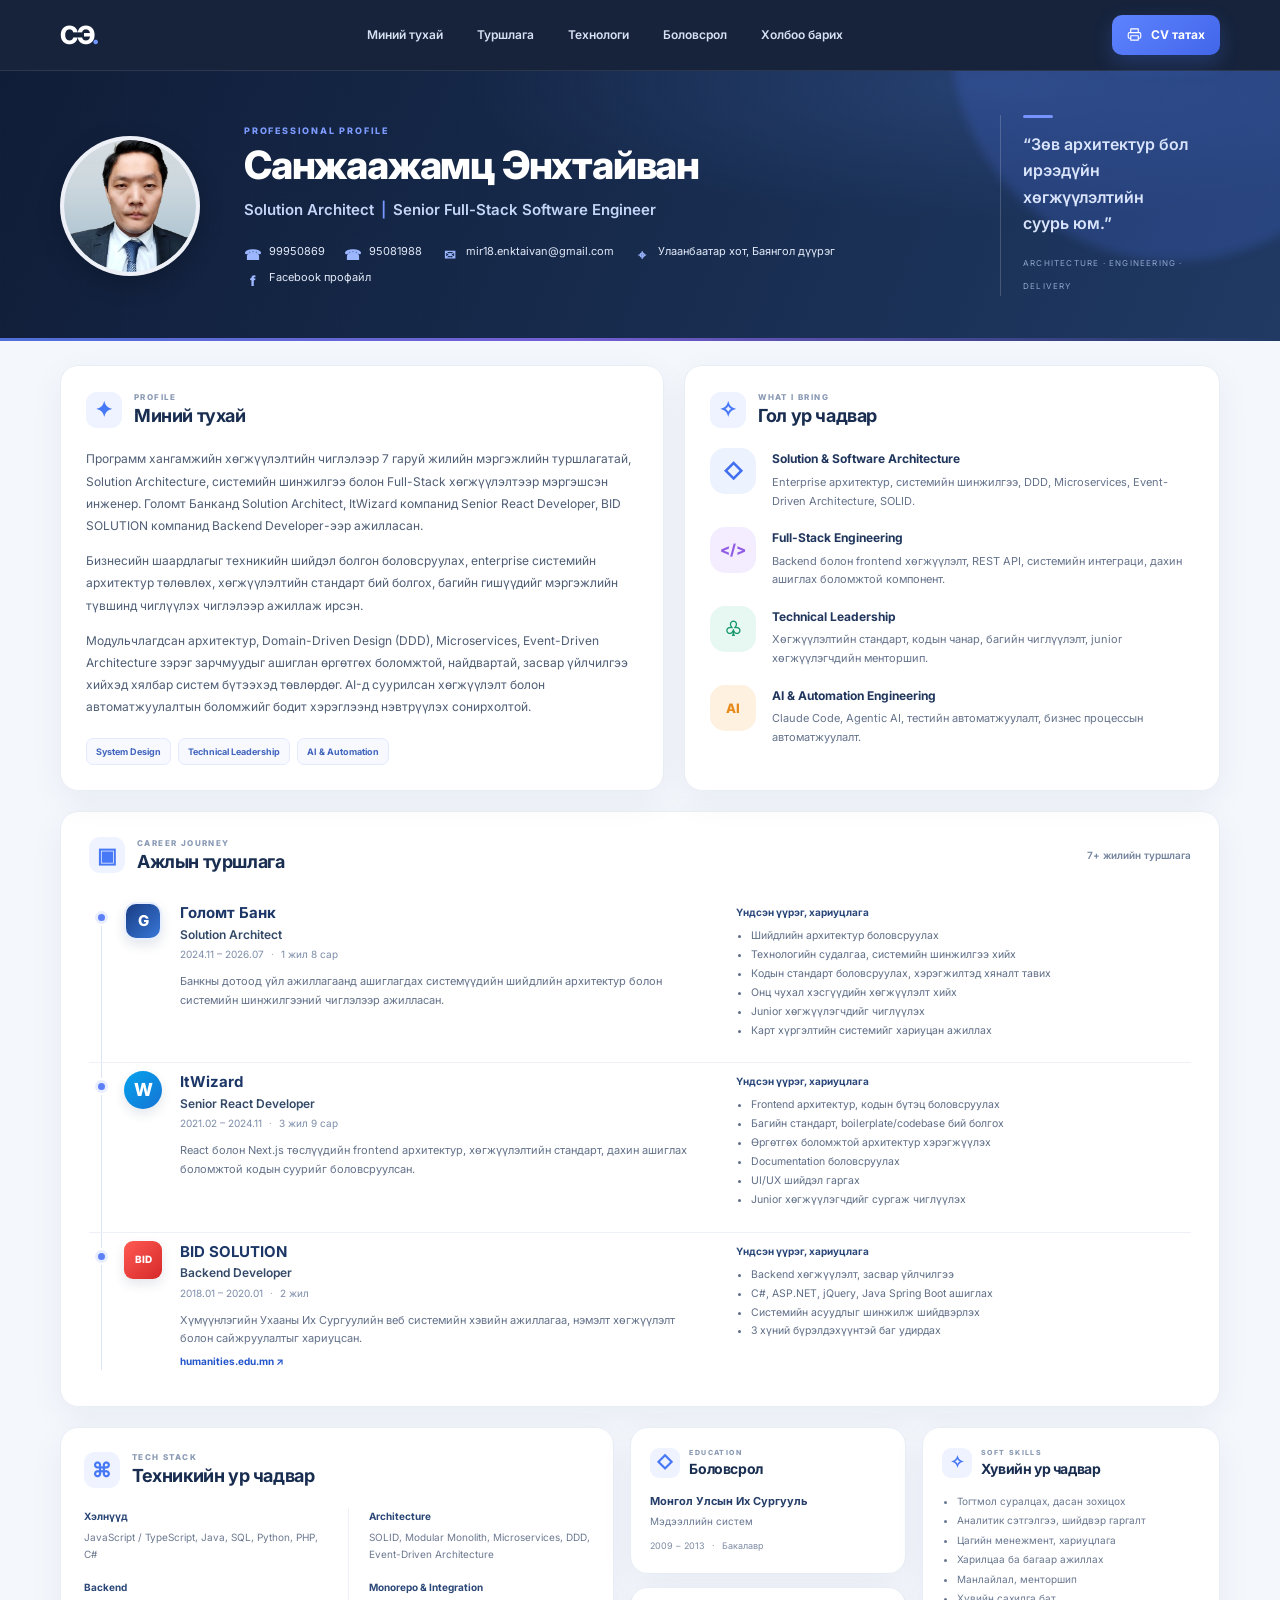
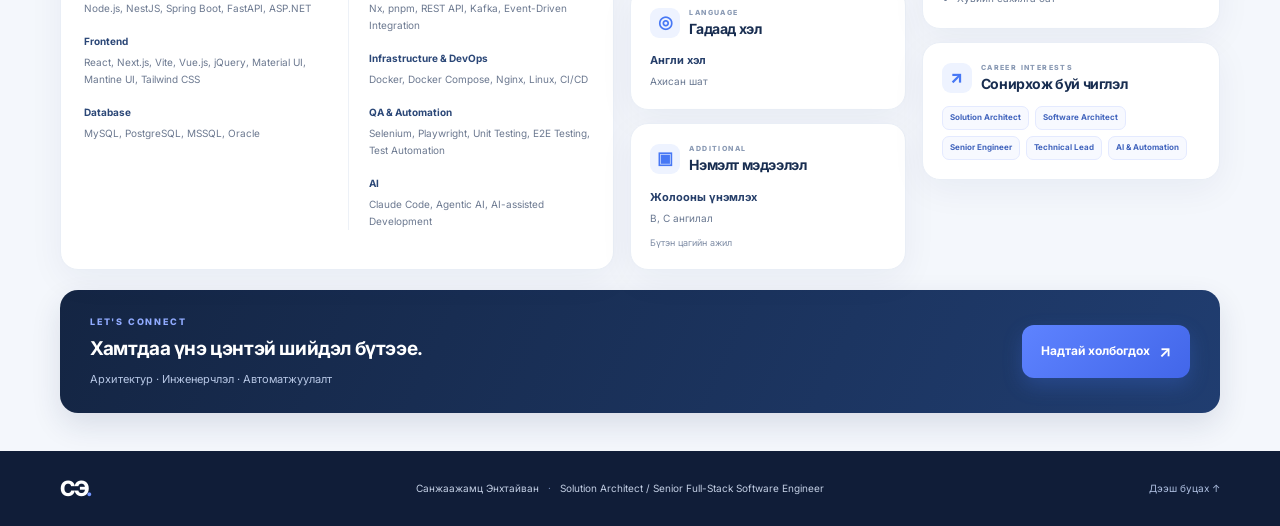
==== commit 1317f22d: "a" ====
--- a/index.html
+++ b/index.html
@@ -1,217 +1,451 @@
-<!DOCTYPE html>
+<!doctype html>
 <html lang="mn">
-<head>
-  <meta charset="UTF-8">
-  <meta name="viewport" content="width=device-width, initial-scale=1.0">
-  <meta name="description" content="Санжаажамц Энхтайван — Solution Architect, Senior Full-Stack Software Engineer">
-  <title>Санжаажамц Энхтайван | Professional CV</title>
-  <link rel="preconnect" href="https://fonts.googleapis.com">
-  <link rel="preconnect" href="https://fonts.gstatic.com" crossorigin>
-  <link href="https://fonts.googleapis.com/css2?family=Inter:wght@400;500;600;700;800&family=Manrope:wght@400;500;600;700;800&display=swap" rel="stylesheet">
-  <link rel="stylesheet" href="styles.css">
-</head>
-<body>
-  <header class="site-header">
-    <nav class="nav container" aria-label="Үндсэн цэс">
-      <a class="brand" href="#home">СЭ<span>.</span></a>
-      <div class="nav-links">
-        <a href="#about">Миний тухай</a>
-        <a href="#experience">Туршлага</a>
-        <a href="#skills">Технологи</a>
-        <a href="#education">Боловсрол</a>
-        <a href="#contact">Холбоо барих</a>
-      </div>
-      <button class="button button-small" onclick="window.print()" aria-label="CV хэвлэх эсвэл PDF болгон хадгалах">
-        <svg viewBox="0 0 24 24" aria-hidden="true"><path d="M6 9V3h12v6M6 18H4a2 2 0 0 1-2-2v-5a2 2 0 0 1 2-2h16a2 2 0 0 1 2 2v5a2 2 0 0 1-2 2h-2M6 14h12v7H6z"/></svg>
-        CV татах
-      </button>
-    </nav>
-  </header>
-
-  <main>
-    <section class="hero" id="home">
-      <div class="hero-glow"></div>
-      <div class="container hero-content">
-        <div class="avatar" aria-label="Санжаажамц Энхтайваны нэрийн товчлол">СЭ</div>
-        <div class="hero-copy">
-          <p class="eyebrow">PROFESSIONAL PROFILE</p>
-          <h1>Санжаажамц Энхтайван</h1>
-          <p class="hero-role">Solution Architect <span>|</span> Senior Full-Stack Software Engineer</p>
-          <div class="contact-grid" id="contact">
-            <a href="tel:+97699950869"><span class="contact-icon">☎</span> 99950869</a>
-            <a href="tel:+97695081988"><span class="contact-icon">☎</span> 95081988</a>
-            <a href="mailto:mir18.enktaivan@gmail.com"><span class="contact-icon">✉</span> mir18.enktaivan@gmail.com</a>
-            <span><span class="contact-icon">⌖</span> Улаанбаатар хот, Баянгол дүүрэг</span>
-            <a href="https://www.facebook.com/profile.php?id=61583649934930" target="_blank" rel="noopener noreferrer"><span class="contact-icon">f</span> Facebook профайл</a>
-          </div>
+  <head>
+    <meta charset="UTF-8" />
+    <meta name="viewport" content="width=device-width, initial-scale=1.0" />
+    <meta
+      name="description"
+      content="Санжаажамц Энхтайван — Solution Architect, Senior Full-Stack Software Engineer"
+    />
+    <title>Санжаажамц Энхтайван | Professional CV</title>
+    <link rel="preconnect" href="https://fonts.googleapis.com" />
+    <link rel="preconnect" href="https://fonts.gstatic.com" crossorigin />
+    <link
+      href="https://fonts.googleapis.com/css2?family=Inter:wght@400;500;600;700;800&family=Manrope:wght@400;500;600;700;800&display=swap"
+      rel="stylesheet"
+    />
+    <link rel="stylesheet" href="styles.css" />
+  </head>
+  <body>
+    <header class="site-header">
+      <nav class="nav container" aria-label="Үндсэн цэс">
+        <a class="brand" href="#home">СЭ<span>.</span></a>
+        <div class="nav-links">
+          <a href="#about">Миний тухай</a>
+          <a href="#experience">Туршлага</a>
+          <a href="#skills">Технологи</a>
+          <a href="#education">Боловсрол</a>
+          <a href="#contact">Холбоо барих</a>
         </div>
-        <div class="hero-aside">
-          <div class="aside-line"></div>
-          <p>“Зөв архитектур бол<br>ирээдүйн хөгжүүлэлтийн<br>суурь юм.”</p>
-          <span>ARCHITECTURE · ENGINEERING · DELIVERY</span>
+        <button
+          class="button button-small"
+          onclick="window.print()"
+          aria-label="CV хэвлэх эсвэл PDF болгон хадгалах"
+        >
+          <svg viewBox="0 0 24 24" aria-hidden="true">
+            <path
+              d="M6 9V3h12v6M6 18H4a2 2 0 0 1-2-2v-5a2 2 0 0 1 2-2h16a2 2 0 0 1 2 2v5a2 2 0 0 1-2 2h-2M6 14h12v7H6z"
+            />
+          </svg>
+          CV татах
+        </button>
+      </nav>
+    </header>
+
+    <main>
+      <section class="hero" id="home">
+        <div class="hero-glow"></div>
+        <div class="container hero-content">
+          <div class="avatar" aria-label="Санжаажамц Энхтайваны нэрийн товчлол">
+            <div class="avatar-inner">
+              <img
+                src="pro.png"
+                alt="Санжаажамц Энхтайван"
+                width="200"
+                height="200"
+              />
+            </div>
+          </div>
+          <div class="hero-copy">
+            <p class="eyebrow">PROFESSIONAL PROFILE</p>
+            <h1>Санжаажамц Энхтайван</h1>
+            <p class="hero-role">
+              Solution Architect <span>|</span> Senior Full-Stack Software
+              Engineer
+            </p>
+            <div class="contact-grid" id="contact">
+              <a href="tel:+97699950869"
+                ><span class="contact-icon">☎</span> 99950869</a
+              >
+              <a href="tel:+97695081988"
+                ><span class="contact-icon">☎</span> 95081988</a
+              >
+              <a href="mailto:mir18.enktaivan@gmail.com"
+                ><span class="contact-icon">✉</span>
+                mir18.enktaivan@gmail.com</a
+              >
+              <span
+                ><span class="contact-icon">⌖</span> Улаанбаатар хот, Баянгол
+                дүүрэг</span
+              >
+              <a
+                href="https://www.facebook.com/profile.php?id=61583649934930"
+                target="_blank"
+                rel="noopener noreferrer"
+                ><span class="contact-icon">f</span> Facebook профайл</a
+              >
+            </div>
+          </div>
+          <div class="hero-aside">
+            <div class="aside-line"></div>
+            <p>
+              “Зөв архитектур бол<br />ирээдүйн хөгжүүлэлтийн<br />суурь юм.”
+            </p>
+            <span>ARCHITECTURE · ENGINEERING · DELIVERY</span>
+          </div>
         </div>
-      </div>
-      <div class="hero-bottom-line"></div>
-    </section>
-
-    <div class="container page-content">
-      <section class="top-grid">
-        <article class="card about-card" id="about">
-          <div class="section-heading">
-            <span class="heading-icon">✦</span>
-            <div><p class="eyebrow">PROFILE</p><h2>Миний тухай</h2></div>
-          </div>
-          <p>Программ хангамжийн хөгжүүлэлтийн чиглэлээр 7 гаруй жилийн мэргэжлийн туршлагатай, Solution Architecture, системийн шинжилгээ болон Full-Stack хөгжүүлэлтээр мэргэшсэн инженер. Голомт Банканд Solution Architect, ItWizard компанид Senior React Developer, BID SOLUTION компанид Backend Developer-ээр ажилласан.</p>
-          <p>Бизнесийн шаардлагыг техникийн шийдэл болгон боловсруулах, enterprise системийн архитектур төлөвлөх, хөгжүүлэлтийн стандарт бий болгох, багийн гишүүдийг мэргэжлийн түвшинд чиглүүлэх чиглэлээр ажиллаж ирсэн.</p>
-          <p>Модульчлагдсан архитектур, Domain-Driven Design (DDD), Microservices, Event-Driven Architecture зэрэг зарчмуудыг ашиглан өргөтгөх боломжтой, найдвартай, засвар үйлчилгээ хийхэд хялбар систем бүтээхэд төвлөрдөг. AI-д суурилсан хөгжүүлэлт болон автоматжуулалтын боломжийг бодит хэрэглээнд нэвтрүүлэх сонирхолтой.</p>
-          <div class="profile-tags"><span>System Design</span><span>Technical Leadership</span><span>AI & Automation</span></div>
-        </article>
-
-        <article class="card strengths-card">
-          <div class="section-heading">
-            <span class="heading-icon">✧</span>
-            <div><p class="eyebrow">WHAT I BRING</p><h2>Гол ур чадвар</h2></div>
-          </div>
-          <div class="strength-item">
-            <div class="strength-icon blue">◇</div>
-            <div><h3>Solution & Software Architecture</h3><p>Enterprise архитектур, системийн шинжилгээ, DDD, Microservices, Event-Driven Architecture, SOLID.</p></div>
-          </div>
-          <div class="strength-item">
-            <div class="strength-icon violet">&lt;/&gt;</div>
-            <div><h3>Full-Stack Engineering</h3><p>Backend болон frontend хөгжүүлэлт, REST API, системийн интеграци, дахин ашиглах боломжтой компонент.</p></div>
-          </div>
-          <div class="strength-item">
-            <div class="strength-icon green">♧</div>
-            <div><h3>Technical Leadership</h3><p>Хөгжүүлэлтийн стандарт, кодын чанар, багийн чиглүүлэлт, junior хөгжүүлэгчдийн менторшип.</p></div>
-          </div>
-          <div class="strength-item">
-            <div class="strength-icon orange">AI</div>
-            <div><h3>AI & Automation Engineering</h3><p>Claude Code, Agentic AI, тестийн автоматжуулалт, бизнес процессын автоматжуулалт.</p></div>
-          </div>
-        </article>
+        <div class="hero-bottom-line"></div>
       </section>
 
-      <section class="card experience-card" id="experience">
-        <div class="section-heading section-heading-row">
-          <div class="heading-left"><span class="heading-icon">▣</span><div><p class="eyebrow">CAREER JOURNEY</p><h2>Ажлын туршлага</h2></div></div>
-          <span class="experience-total">7+ жилийн туршлага</span>
-        </div>
-        <div class="timeline">
-          <article class="job">
-            <div class="timeline-marker"></div>
-            <div class="job-main">
-              <div class="company-mark golomt">G</div>
-              <div><h3>Голомт Банк</h3><p class="job-title">Solution Architect</p><p class="job-date">2024.11 – 2026.07 <span>·</span> 1 жил 8 сар</p>
-                <p class="job-summary">Банкны дотоод үйл ажиллагаанд ашиглагдах системүүдийн шийдлийн архитектур болон системийн шинжилгээний чиглэлээр ажилласан.</p></div>
-            </div>
-            <div class="job-details"><h4>Үндсэн үүрэг, хариуцлага</h4><ul><li>Шийдлийн архитектур боловсруулах</li><li>Технологийн судалгаа, системийн шинжилгээ хийх</li><li>Кодын стандарт боловсруулах, хэрэгжилтэд хяналт тавих</li><li>Онц чухал хэсгүүдийн хөгжүүлэлт хийх</li><li>Junior хөгжүүлэгчдийг чиглүүлэх</li><li>Карт хүргэлтийн системийг хариуцан ажиллах</li></ul></div>
+      <div class="container page-content">
+        <section class="top-grid">
+          <article class="card about-card" id="about">
+            <div class="section-heading">
+              <span class="heading-icon">✦</span>
+              <div>
+                <p class="eyebrow">PROFILE</p>
+                <h2>Миний тухай</h2>
+              </div>
+            </div>
+            <p>
+              Программ хангамжийн хөгжүүлэлтийн чиглэлээр 7 гаруй жилийн
+              мэргэжлийн туршлагатай, Solution Architecture, системийн шинжилгээ
+              болон Full-Stack хөгжүүлэлтээр мэргэшсэн инженер. Голомт Банканд
+              Solution Architect, ItWizard компанид Senior React Developer, BID
+              SOLUTION компанид Backend Developer-ээр ажилласан.
+            </p>
+            <p>
+              Бизнесийн шаардлагыг техникийн шийдэл болгон боловсруулах,
+              enterprise системийн архитектур төлөвлөх, хөгжүүлэлтийн стандарт
+              бий болгох, багийн гишүүдийг мэргэжлийн түвшинд чиглүүлэх
+              чиглэлээр ажиллаж ирсэн.
+            </p>
+            <p>
+              Модульчлагдсан архитектур, Domain-Driven Design (DDD),
+              Microservices, Event-Driven Architecture зэрэг зарчмуудыг ашиглан
+              өргөтгөх боломжтой, найдвартай, засвар үйлчилгээ хийхэд хялбар
+              систем бүтээхэд төвлөрдөг. AI-д суурилсан хөгжүүлэлт болон
+              автоматжуулалтын боломжийг бодит хэрэглээнд нэвтрүүлэх
+              сонирхолтой.
+            </p>
+            <div class="profile-tags">
+              <span>System Design</span><span>Technical Leadership</span
+              ><span>AI & Automation</span>
+            </div>
           </article>
-          <article class="job">
-            <div class="timeline-marker"></div>
-            <div class="job-main">
-              <div class="company-mark itwizard">W</div>
-              <div><h3>ItWizard</h3><p class="job-title">Senior React Developer</p><p class="job-date">2021.02 – 2024.11 <span>·</span> 3 жил 9 сар</p>
-                <p class="job-summary">React болон Next.js төслүүдийн frontend архитектур, хөгжүүлэлтийн стандарт, дахин ашиглах боломжтой кодын суурийг боловсруулсан.</p></div>
-            </div>
-            <div class="job-details"><h4>Үндсэн үүрэг, хариуцлага</h4><ul><li>Frontend архитектур, кодын бүтэц боловсруулах</li><li>Багийн стандарт, boilerplate/codebase бий болгох</li><li>Өргөтгөх боломжтой архитектур хэрэгжүүлэх</li><li>Documentation боловсруулах</li><li>UI/UX шийдэл гаргах</li><li>Junior хөгжүүлэгчдийг сургаж чиглүүлэх</li></ul></div>
-          </article>
-          <article class="job">
-            <div class="timeline-marker"></div>
-            <div class="job-main">
-              <div class="company-mark bid">BID</div>
-              <div><h3>BID SOLUTION</h3><p class="job-title">Backend Developer</p><p class="job-date">2018.01 – 2020.01 <span>·</span> 2 жил</p>
-                <p class="job-summary">Хүмүүнлэгийн Ухааны Их Сургуулийн веб системийн хэвийн ажиллагаа, нэмэлт хөгжүүлэлт болон сайжруулалтыг хариуцсан.</p>
-                <a class="inline-link" href="https://www.humanities.edu.mn/" target="_blank" rel="noopener noreferrer">humanities.edu.mn ↗</a></div>
-            </div>
-            <div class="job-details"><h4>Үндсэн үүрэг, хариуцлага</h4><ul><li>Backend хөгжүүлэлт, засвар үйлчилгээ</li><li>C#, ASP.NET, jQuery, Java Spring Boot ашиглах</li><li>Системийн асуудлыг шинжилж шийдвэрлэх</li><li>3 хүний бүрэлдэхүүнтэй баг удирдах</li></ul></div>
-          </article>
-        </div>
-      </section>
-
-      <section class="bottom-grid">
-        <article class="card skills-card" id="skills">
-          <div class="section-heading">
-            <span class="heading-icon">⌘</span>
-            <div><p class="eyebrow">TECH STACK</p><h2>Техникийн ур чадвар</h2></div>
-          </div>
-          <div class="skill-columns">
-            <div class="skill-column">
-              <div class="skill-group"><h3>Хэлнүүд</h3><p>JavaScript / TypeScript, Java, SQL, Python, PHP, C#</p></div>
-              <div class="skill-group"><h3>Backend</h3><p>Node.js, NestJS, Spring Boot, FastAPI, ASP.NET</p></div>
-              <div class="skill-group"><h3>Frontend</h3><p>React, Next.js, Vite, Vue.js, jQuery, Material UI, Mantine UI, Tailwind CSS</p></div>
-              <div class="skill-group"><h3>Database</h3><p>MySQL, PostgreSQL, MSSQL, Oracle</p></div>
-            </div>
-            <div class="skill-column">
-              <div class="skill-group"><h3>Architecture</h3><p>SOLID, Modular Monolith, Microservices, DDD, Event-Driven Architecture</p></div>
-              <div class="skill-group"><h3>Monorepo & Integration</h3><p>Nx, pnpm, REST API, Kafka, Event-Driven Integration</p></div>
-              <div class="skill-group"><h3>Infrastructure & DevOps</h3><p>Docker, Docker Compose, Nginx, Linux, CI/CD</p></div>
-              <div class="skill-group"><h3>QA & Automation</h3><p>Selenium, Playwright, Unit Testing, E2E Testing, Test Automation</p></div>
-              <div class="skill-group"><h3>AI</h3><p>Claude Code, Agentic AI, AI-assisted Development</p></div>
-            </div>
-          </div>
-        </article>
-
-        <div class="middle-stack">
-          <article class="card compact-card" id="education">
-            <div class="section-heading">
-              <span class="heading-icon">◇</span>
-              <div><p class="eyebrow">EDUCATION</p><h2>Боловсрол</h2></div>
-            </div>
-            <h3>Монгол Улсын Их Сургууль</h3>
-            <p>Мэдээллийн систем</p>
-            <div class="muted-line">2009 – 2013 <span>·</span> Бакалавр</div>
-          </article>
-          <article class="card compact-card">
-            <div class="section-heading">
-              <span class="heading-icon">◎</span>
-              <div><p class="eyebrow">LANGUAGE</p><h2>Гадаад хэл</h2></div>
-            </div>
-            <h3>Англи хэл</h3><p>Ахисан шат</p>
-          </article>
-          <article class="card compact-card">
-            <div class="section-heading">
-              <span class="heading-icon">▣</span>
-              <div><p class="eyebrow">ADDITIONAL</p><h2>Нэмэлт мэдээлэл</h2></div>
-            </div>
-            <h3>Жолооны үнэмлэх</h3><p>B, C ангилал</p>
-            <div class="muted-line">Бүтэн цагийн ажил</div>
-          </article>
-        </div>
-
-        <div class="right-stack">
-          <article class="card compact-card">
+
+          <article class="card strengths-card">
             <div class="section-heading">
               <span class="heading-icon">✧</span>
-              <div><p class="eyebrow">SOFT SKILLS</p><h2>Хувийн ур чадвар</h2></div>
-            </div>
-            <ul class="clean-list">
-              <li>Тогтмол суралцах, дасан зохицох</li>
-              <li>Аналитик сэтгэлгээ, шийдвэр гаргалт</li>
-              <li>Цагийн менежмент, хариуцлага</li>
-              <li>Харилцаа ба багаар ажиллах</li>
-              <li>Манлайлал, менторшип</li>
-              <li>Хувийн сахилга бат</li>
-            </ul>
+              <div>
+                <p class="eyebrow">WHAT I BRING</p>
+                <h2>Гол ур чадвар</h2>
+              </div>
+            </div>
+            <div class="strength-item">
+              <div class="strength-icon blue">◇</div>
+              <div>
+                <h3>Solution & Software Architecture</h3>
+                <p>
+                  Enterprise архитектур, системийн шинжилгээ, DDD,
+                  Microservices, Event-Driven Architecture, SOLID.
+                </p>
+              </div>
+            </div>
+            <div class="strength-item">
+              <div class="strength-icon violet">&lt;/&gt;</div>
+              <div>
+                <h3>Full-Stack Engineering</h3>
+                <p>
+                  Backend болон frontend хөгжүүлэлт, REST API, системийн
+                  интеграци, дахин ашиглах боломжтой компонент.
+                </p>
+              </div>
+            </div>
+            <div class="strength-item">
+              <div class="strength-icon green">♧</div>
+              <div>
+                <h3>Technical Leadership</h3>
+                <p>
+                  Хөгжүүлэлтийн стандарт, кодын чанар, багийн чиглүүлэлт, junior
+                  хөгжүүлэгчдийн менторшип.
+                </p>
+              </div>
+            </div>
+            <div class="strength-item">
+              <div class="strength-icon orange">AI</div>
+              <div>
+                <h3>AI & Automation Engineering</h3>
+                <p>
+                  Claude Code, Agentic AI, тестийн автоматжуулалт, бизнес
+                  процессын автоматжуулалт.
+                </p>
+              </div>
+            </div>
           </article>
-          <article class="card compact-card career-card">
+        </section>
+
+        <section class="card experience-card" id="experience">
+          <div class="section-heading section-heading-row">
+            <div class="heading-left">
+              <span class="heading-icon">▣</span>
+              <div>
+                <p class="eyebrow">CAREER JOURNEY</p>
+                <h2>Ажлын туршлага</h2>
+              </div>
+            </div>
+            <span class="experience-total">7+ жилийн туршлага</span>
+          </div>
+          <div class="timeline">
+            <article class="job">
+              <div class="timeline-marker"></div>
+              <div class="job-main">
+                <div class="company-mark golomt">G</div>
+                <div>
+                  <h3>Голомт Банк</h3>
+                  <p class="job-title">Solution Architect</p>
+                  <p class="job-date">
+                    2024.11 – 2026.07 <span>·</span> 1 жил 8 сар
+                  </p>
+                  <p class="job-summary">
+                    Банкны дотоод үйл ажиллагаанд ашиглагдах системүүдийн
+                    шийдлийн архитектур болон системийн шинжилгээний чиглэлээр
+                    ажилласан.
+                  </p>
+                </div>
+              </div>
+              <div class="job-details">
+                <h4>Үндсэн үүрэг, хариуцлага</h4>
+                <ul>
+                  <li>Шийдлийн архитектур боловсруулах</li>
+                  <li>Технологийн судалгаа, системийн шинжилгээ хийх</li>
+                  <li>Кодын стандарт боловсруулах, хэрэгжилтэд хяналт тавих</li>
+                  <li>Онц чухал хэсгүүдийн хөгжүүлэлт хийх</li>
+                  <li>Junior хөгжүүлэгчдийг чиглүүлэх</li>
+                  <li>Карт хүргэлтийн системийг хариуцан ажиллах</li>
+                </ul>
+              </div>
+            </article>
+            <article class="job">
+              <div class="timeline-marker"></div>
+              <div class="job-main">
+                <div class="company-mark itwizard">W</div>
+                <div>
+                  <h3>ItWizard</h3>
+                  <p class="job-title">Senior React Developer</p>
+                  <p class="job-date">
+                    2021.02 – 2024.11 <span>·</span> 3 жил 9 сар
+                  </p>
+                  <p class="job-summary">
+                    React болон Next.js төслүүдийн frontend архитектур,
+                    хөгжүүлэлтийн стандарт, дахин ашиглах боломжтой кодын
+                    суурийг боловсруулсан.
+                  </p>
+                </div>
+              </div>
+              <div class="job-details">
+                <h4>Үндсэн үүрэг, хариуцлага</h4>
+                <ul>
+                  <li>Frontend архитектур, кодын бүтэц боловсруулах</li>
+                  <li>Багийн стандарт, boilerplate/codebase бий болгох</li>
+                  <li>Өргөтгөх боломжтой архитектур хэрэгжүүлэх</li>
+                  <li>Documentation боловсруулах</li>
+                  <li>UI/UX шийдэл гаргах</li>
+                  <li>Junior хөгжүүлэгчдийг сургаж чиглүүлэх</li>
+                </ul>
+              </div>
+            </article>
+            <article class="job">
+              <div class="timeline-marker"></div>
+              <div class="job-main">
+                <div class="company-mark bid">BID</div>
+                <div>
+                  <h3>BID SOLUTION</h3>
+                  <p class="job-title">Backend Developer</p>
+                  <p class="job-date">2018.01 – 2020.01 <span>·</span> 2 жил</p>
+                  <p class="job-summary">
+                    Хүмүүнлэгийн Ухааны Их Сургуулийн веб системийн хэвийн
+                    ажиллагаа, нэмэлт хөгжүүлэлт болон сайжруулалтыг хариуцсан.
+                  </p>
+                  <a
+                    class="inline-link"
+                    href="https://www.humanities.edu.mn/"
+                    target="_blank"
+                    rel="noopener noreferrer"
+                    >humanities.edu.mn ↗</a
+                  >
+                </div>
+              </div>
+              <div class="job-details">
+                <h4>Үндсэн үүрэг, хариуцлага</h4>
+                <ul>
+                  <li>Backend хөгжүүлэлт, засвар үйлчилгээ</li>
+                  <li>C#, ASP.NET, jQuery, Java Spring Boot ашиглах</li>
+                  <li>Системийн асуудлыг шинжилж шийдвэрлэх</li>
+                  <li>3 хүний бүрэлдэхүүнтэй баг удирдах</li>
+                </ul>
+              </div>
+            </article>
+          </div>
+        </section>
+
+        <section class="bottom-grid">
+          <article class="card skills-card" id="skills">
             <div class="section-heading">
-              <span class="heading-icon">↗</span>
-              <div><p class="eyebrow">CAREER INTERESTS</p><h2>Сонирхож буй чиглэл</h2></div>
-            </div>
-            <div class="career-tags"><span>Solution Architect</span><span>Software Architect</span><span>Senior Engineer</span><span>Technical Lead</span><span>AI & Automation</span></div>
+              <span class="heading-icon">⌘</span>
+              <div>
+                <p class="eyebrow">TECH STACK</p>
+                <h2>Техникийн ур чадвар</h2>
+              </div>
+            </div>
+            <div class="skill-columns">
+              <div class="skill-column">
+                <div class="skill-group">
+                  <h3>Хэлнүүд</h3>
+                  <p>JavaScript / TypeScript, Java, SQL, Python, PHP, C#</p>
+                </div>
+                <div class="skill-group">
+                  <h3>Backend</h3>
+                  <p>Node.js, NestJS, Spring Boot, FastAPI, ASP.NET</p>
+                </div>
+                <div class="skill-group">
+                  <h3>Frontend</h3>
+                  <p>
+                    React, Next.js, Vite, Vue.js, jQuery, Material UI, Mantine
+                    UI, Tailwind CSS
+                  </p>
+                </div>
+                <div class="skill-group">
+                  <h3>Database</h3>
+                  <p>MySQL, PostgreSQL, MSSQL, Oracle</p>
+                </div>
+              </div>
+              <div class="skill-column">
+                <div class="skill-group">
+                  <h3>Architecture</h3>
+                  <p>
+                    SOLID, Modular Monolith, Microservices, DDD, Event-Driven
+                    Architecture
+                  </p>
+                </div>
+                <div class="skill-group">
+                  <h3>Monorepo & Integration</h3>
+                  <p>Nx, pnpm, REST API, Kafka, Event-Driven Integration</p>
+                </div>
+                <div class="skill-group">
+                  <h3>Infrastructure & DevOps</h3>
+                  <p>Docker, Docker Compose, Nginx, Linux, CI/CD</p>
+                </div>
+                <div class="skill-group">
+                  <h3>QA & Automation</h3>
+                  <p>
+                    Selenium, Playwright, Unit Testing, E2E Testing, Test
+                    Automation
+                  </p>
+                </div>
+                <div class="skill-group">
+                  <h3>AI</h3>
+                  <p>Claude Code, Agentic AI, AI-assisted Development</p>
+                </div>
+              </div>
+            </div>
           </article>
-        </div>
-      </section>
-
-      <section class="contact-banner">
-        <div><p class="eyebrow">LET'S CONNECT</p><h2>Хамтдаа үнэ цэнтэй шийдэл бүтээе.</h2><p>Архитектур · Инженерчлэл · Автоматжуулалт</p></div>
-        <a class="button" href="mailto:mir18.enktaivan@gmail.com">Надтай холбогдох <span>↗</span></a>
-      </section>
-    </div>
-  </main>
-
-  <footer class="footer">
-    <div class="container footer-inner"><a class="brand footer-brand" href="#home">СЭ<span>.</span></a><p>Санжаажамц Энхтайван <span>·</span> Solution Architect / Senior Full-Stack Software Engineer</p><a href="#home">Дээш буцах ↑</a></div>
-  </footer>
-</body>
+
+          <div class="middle-stack">
+            <article class="card compact-card" id="education">
+              <div class="section-heading">
+                <span class="heading-icon">◇</span>
+                <div>
+                  <p class="eyebrow">EDUCATION</p>
+                  <h2>Боловсрол</h2>
+                </div>
+              </div>
+              <h3>Монгол Улсын Их Сургууль</h3>
+              <p>Мэдээллийн систем</p>
+              <div class="muted-line">2009 – 2013 <span>·</span> Бакалавр</div>
+            </article>
+            <article class="card compact-card">
+              <div class="section-heading">
+                <span class="heading-icon">◎</span>
+                <div>
+                  <p class="eyebrow">LANGUAGE</p>
+                  <h2>Гадаад хэл</h2>
+                </div>
+              </div>
+              <h3>Англи хэл</h3>
+              <p>Ахисан шат</p>
+            </article>
+            <article class="card compact-card">
+              <div class="section-heading">
+                <span class="heading-icon">▣</span>
+                <div>
+                  <p class="eyebrow">ADDITIONAL</p>
+                  <h2>Нэмэлт мэдээлэл</h2>
+                </div>
+              </div>
+              <h3>Жолооны үнэмлэх</h3>
+              <p>B, C ангилал</p>
+              <div class="muted-line">Бүтэн цагийн ажил</div>
+            </article>
+          </div>
+
+          <div class="right-stack">
+            <article class="card compact-card">
+              <div class="section-heading">
+                <span class="heading-icon">✧</span>
+                <div>
+                  <p class="eyebrow">SOFT SKILLS</p>
+                  <h2>Хувийн ур чадвар</h2>
+                </div>
+              </div>
+              <ul class="clean-list">
+                <li>Тогтмол суралцах, дасан зохицох</li>
+                <li>Аналитик сэтгэлгээ, шийдвэр гаргалт</li>
+                <li>Цагийн менежмент, хариуцлага</li>
+                <li>Харилцаа ба багаар ажиллах</li>
+                <li>Манлайлал, менторшип</li>
+                <li>Хувийн сахилга бат</li>
+              </ul>
+            </article>
+            <article class="card compact-card career-card">
+              <div class="section-heading">
+                <span class="heading-icon">↗</span>
+                <div>
+                  <p class="eyebrow">CAREER INTERESTS</p>
+                  <h2>Сонирхож буй чиглэл</h2>
+                </div>
+              </div>
+              <div class="career-tags">
+                <span>Solution Architect</span><span>Software Architect</span
+                ><span>Senior Engineer</span><span>Technical Lead</span
+                ><span>AI & Automation</span>
+              </div>
+            </article>
+          </div>
+        </section>
+
+        <section class="contact-banner">
+          <div>
+            <p class="eyebrow">LET'S CONNECT</p>
+            <h2>Хамтдаа үнэ цэнтэй шийдэл бүтээе.</h2>
+            <p>Архитектур · Инженерчлэл · Автоматжуулалт</p>
+          </div>
+          <a class="button" href="mailto:mir18.enktaivan@gmail.com"
+            >Надтай холбогдох <span>↗</span></a
+          >
+        </section>
+      </div>
+    </main>
+
+    <footer class="footer">
+      <div class="container footer-inner">
+        <a class="brand footer-brand" href="#home">СЭ<span>.</span></a>
+        <p>
+          Санжаажамц Энхтайван <span>·</span> Solution Architect / Senior
+          Full-Stack Software Engineer
+        </p>
+        <a href="#home">Дээш буцах ↑</a>
+      </div>
+    </footer>
+  </body>
 </html>
--- a/styles.css
+++ b/styles.css
@@ -33,7 +33,32 @@
 .hero::after { content: ""; position: absolute; inset: 0; opacity: .13; pointer-events: none; background-image: linear-gradient(rgba(255,255,255,.06) 1px, transparent 1px), linear-gradient(90deg, rgba(255,255,255,.06) 1px, transparent 1px); background-size: 42px 42px; mask-image: linear-gradient(90deg, #000, transparent 85%); }
 .hero-glow { position: absolute; width: 450px; height: 450px; right: -120px; top: -260px; border-radius: 50%; background: rgba(87,122,255,.19); filter: blur(5px); }
 .hero-content { position: relative; z-index: 1; display: grid; grid-template-columns: 150px minmax(0, 1fr) 220px; align-items: center; gap: 34px; padding-block: 44px 42px; }
-.avatar { display: grid; place-items: center; width: 140px; height: 140px; border-radius: 50%; color: #fff; font-size: 38px; font-weight: 800; letter-spacing: -3px; background: linear-gradient(145deg, #7193ff, #3453a8); border: 5px solid rgba(255,255,255,.15); box-shadow: 0 0 0 1px rgba(255,255,255,.12), 0 18px 38px rgba(0,0,0,.2); }
+.avatar {
+  width: 140px;
+  height: 140px;
+  flex-shrink: 0;
+  border-radius: 50%;
+  overflow: hidden;
+  padding: 0;
+  border: 4px solid rgba(255, 255, 255, 0.2);
+  background: #e8edf5;
+  box-shadow: 0 8px 24px rgba(0, 0, 0, 0.2);
+}
+
+.avatar-inner {
+  width: 100%;
+  height: 100%;
+  overflow: hidden;
+  border-radius: inherit;
+}
+
+.avatar-inner img {
+  display: block;
+  width: 100%;
+  height: 100%;
+  object-fit: cover;
+  object-position: center;
+}
 .eyebrow { margin: 0 0 5px; color: #7d9bff; font-size: 9px; font-weight: 800; letter-spacing: 1.8px; line-height: 1.5; }
 .hero h1 { margin: 0; font-size: clamp(28px, 3.2vw, 39px); letter-spacing: -1.2px; line-height: 1.2; font-weight: 800; }
 .hero-role { margin: 8px 0 19px; color: #c4d5f8; font-size: 15px; font-weight: 600; }
